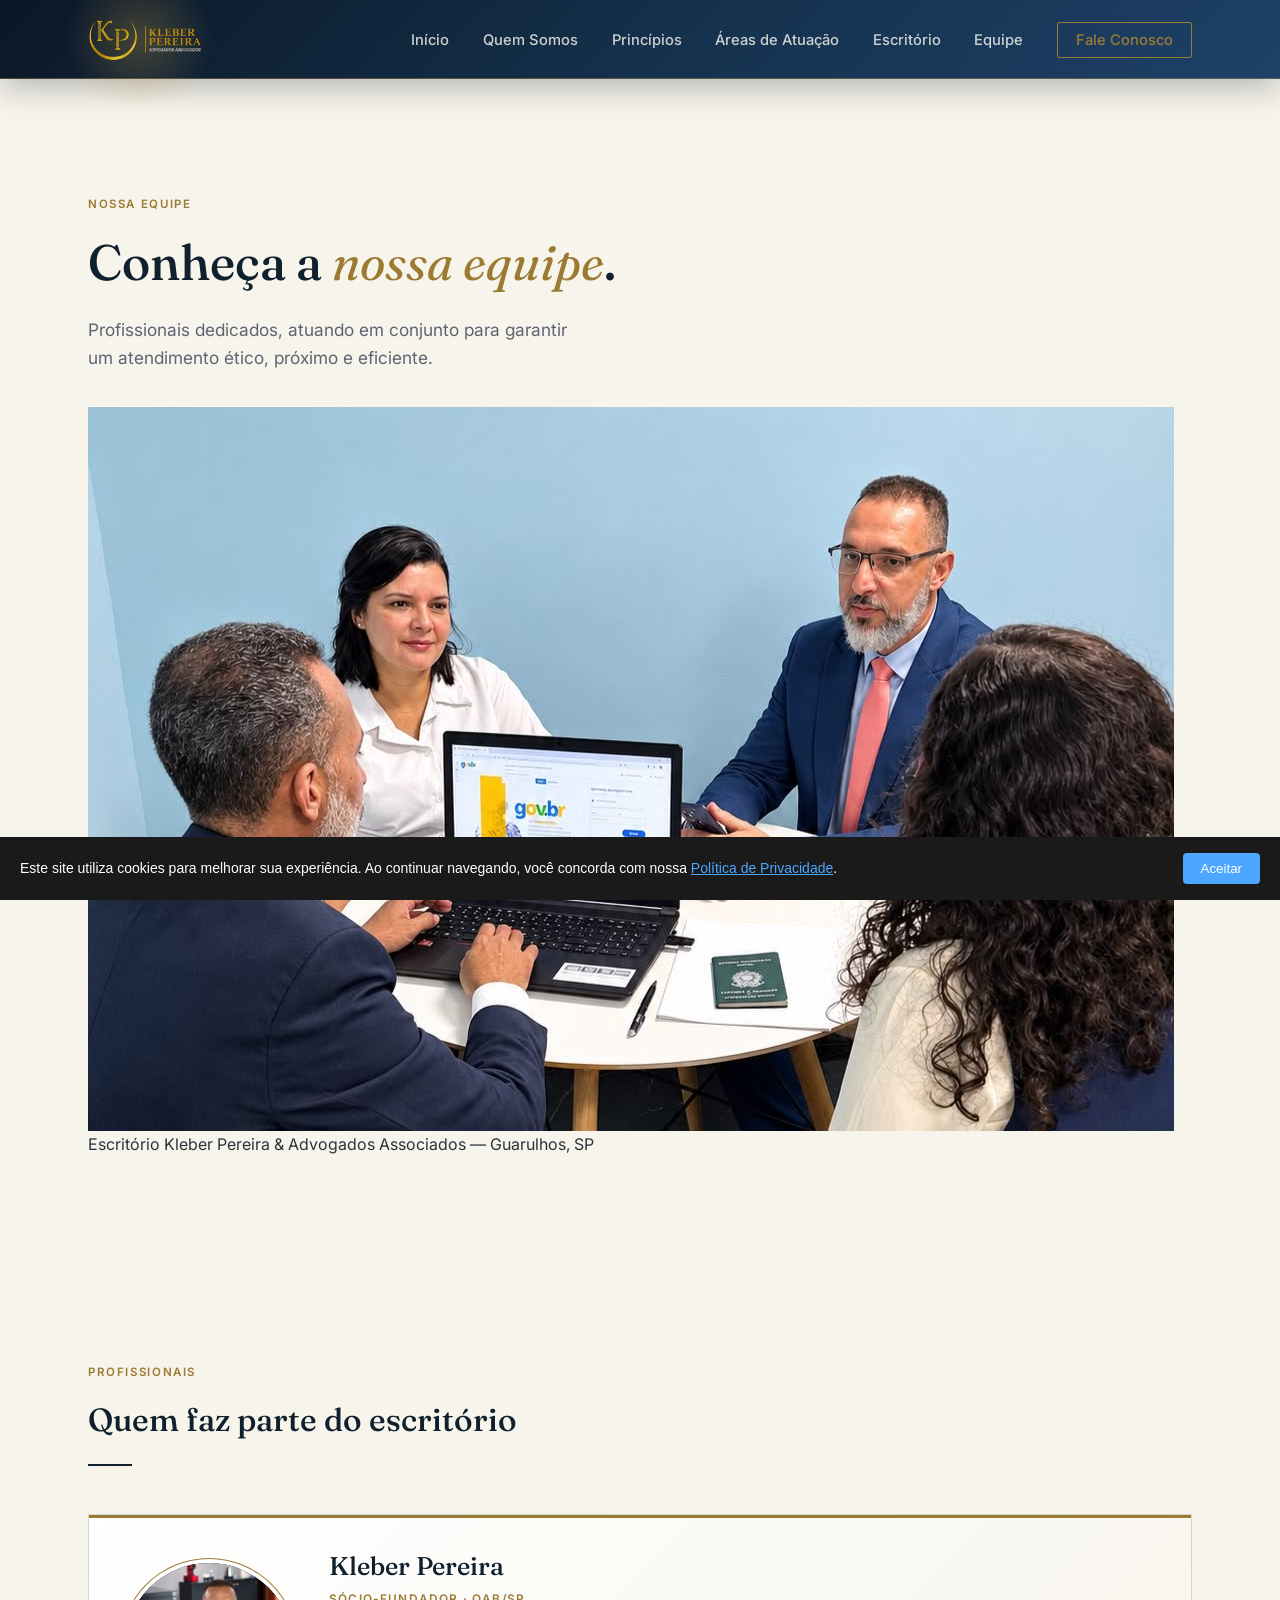
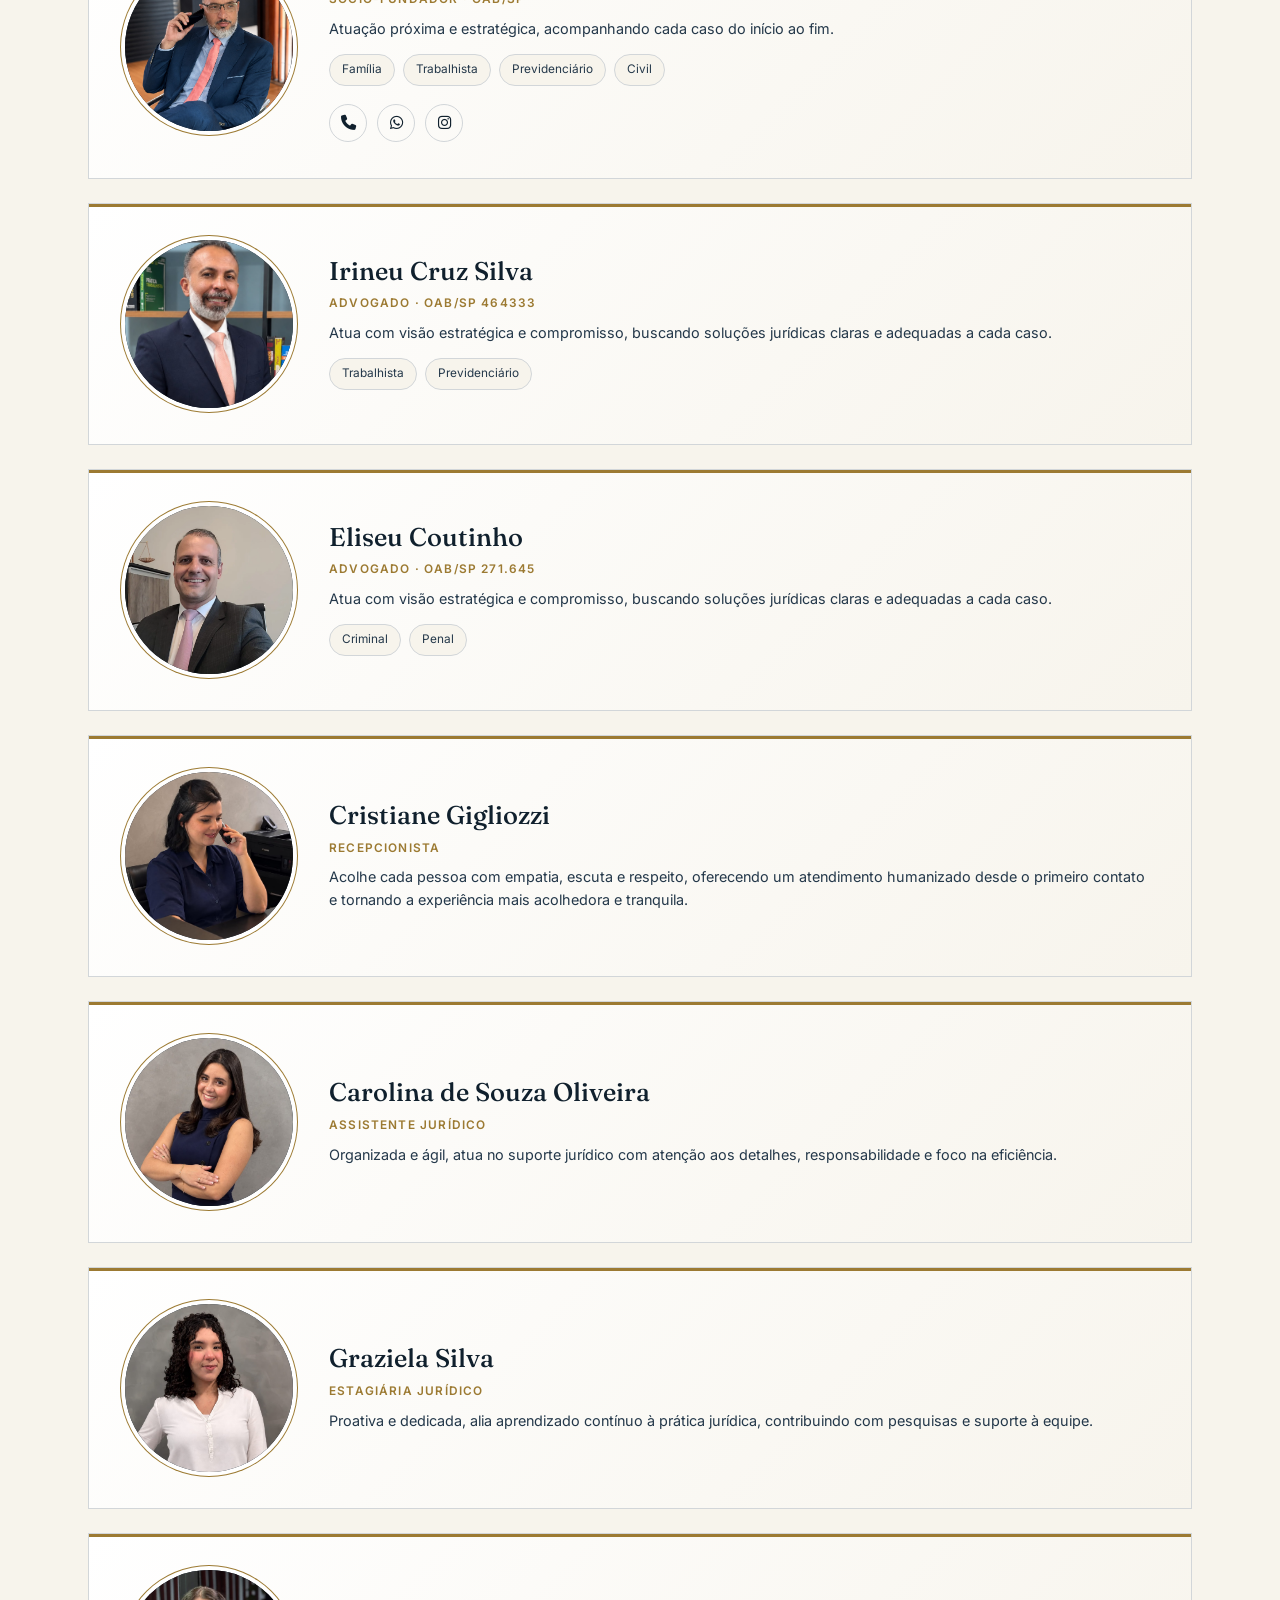
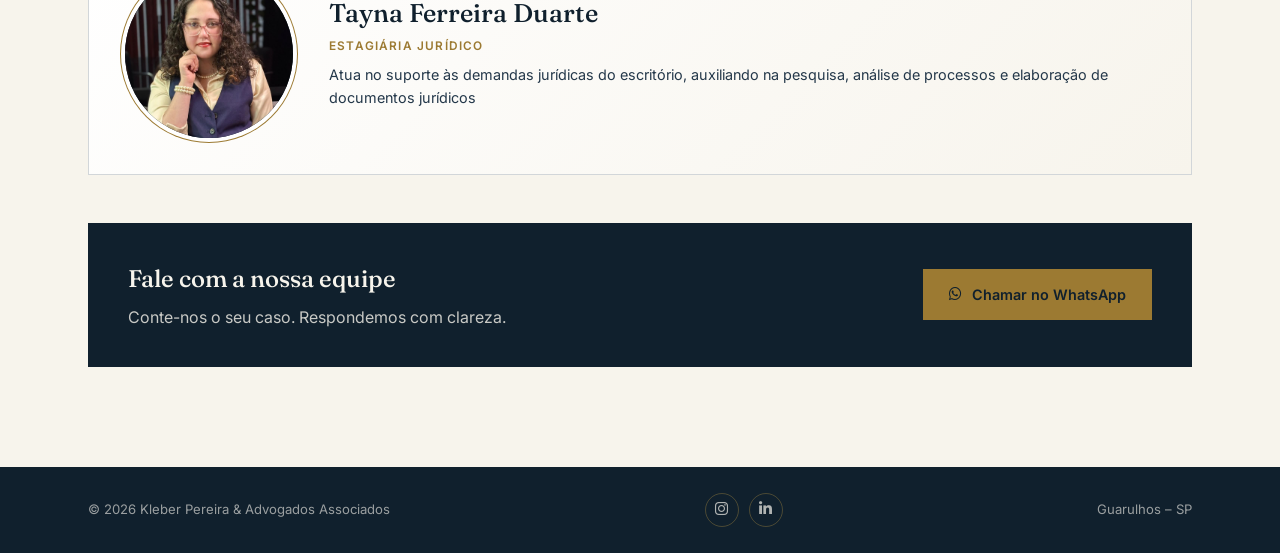
==== equipe.html @ f22eda49 "fix descricao eliseu" ====
<!DOCTYPE html>
<html lang="pt-BR">
<head>
<meta charset="UTF-8">
<meta name="viewport" content="width=device-width, initial-scale=1.0">
<title>Nossa Equipe — Kleber Pereira & Advogados Associados</title>
<meta name="description" content="Conheça os advogados do escritório Kleber Pereira & Advogados Associados, suas áreas de atuação e contatos diretos.">
<link rel="preconnect" href="https://fonts.googleapis.com">
<link href="https://fonts.googleapis.com/css2?family=Fraunces:ital,opsz,wght@0,9..144,400;0,9..144,500;0,9..144,600;1,9..144,500&family=Inter:wght@400;500;600&display=swap" rel="stylesheet">
<link rel="stylesheet" href="https://cdnjs.cloudflare.com/ajax/libs/font-awesome/6.5.2/css/all.min.css">
<link rel="stylesheet" href="style.css">
</head>
<body>

<header id="siteHeader">
  <div class="container header-row">
    <a href="index.html#home" class="brand">
      <img src="logo.png" alt="Kleber Pereira & Advogados Associados" class="brand-logo">
    </a>

    <button class="menu-btn" id="menuBtn" aria-expanded="false" aria-controls="navMenu" aria-label="Abrir menu">
      <i class="fa-solid fa-bars"></i>
    </button>

    <nav>
      <ul class="nav-menu" id="navMenu">
        <li><a href="index.html#home" class="nav-link">Início</a></li>
        <li><a href="index.html#quem-somos" class="nav-link">Quem Somos</a></li>
        <li><a href="index.html#principios" class="nav-link">Princípios</a></li>
        <li><a href="index.html#areas" class="nav-link">Áreas de Atuação</a></li>
        <li><a href="index.html#escritorio" class="nav-link">Escritório</a></li>
        <li><a href="equipe.html" class="nav-link active">Equipe</a></li>
        <li><a href="index.html#contato" class="nav-link nav-cta">Fale Conosco</a></li>
      </ul>
    </nav>
  </div>
</header>

<main>

  <section id="equipe-hero" class="hero equipe-hero">
    <div class="container">
      <div class="hero-copy fade-in equipe-hero-copy">
        <span class="eyebrow">Nossa equipe</span>
       <h1>Conheça a <em>nossa equipe</em>.</h1>
<p>Profissionais dedicados, atuando em conjunto para garantir um atendimento ético, próximo e eficiente.</p>
      </div>

      <figure class="equipe-foto fade-in">
        <img src="equipe.jpeg"
             alt="Equipe do escritório Kleber Pereira & Advogados Associados"
             loading="lazy">
        <figcaption>Escritório Kleber Pereira &amp; Advogados Associados — Guarulhos, SP</figcaption>
      </figure>
    </div>
  </section>

  <section id="equipe" class="areas equipe-section">
  <div class="container">
    <div class="section-head fade-in">
      <span class="eyebrow">Profissionais</span>
      <h2>Quem faz parte do escritório</h2>
    </div>

    <div class="equipe-grid">

      
      <article class="membro-card is-lead fade-in" id="kleber-pereira">
        <div class="membro-photo">
          <img src="kleberpereiraadv.jpeg" alt="Kleber Pereira" loading="lazy">
        </div>
        <div class="membro-info">
          <h3>Kleber Pereira</h3>
          <span class="membro-cargo">Sócio-fundador · OAB/SP</span>
          <p class="membro-desc">Atuação próxima e estratégica, acompanhando cada caso do início ao fim.</p>
          <ul class="membro-tags">
            <li>Família</li>
            <li>Trabalhista</li>
            <li>Previdenciário</li>
            <li>Civil</li>
          </ul>
          <div class="membro-social">
            <a href="tel:+5511949635787" aria-label="Ligar"><i class="fas fa-phone"></i></a>
            <a href="https://wa.me/5511949635787" target="_blank" rel="noopener noreferrer" aria-label="WhatsApp"><i class="fab fa-whatsapp"></i></a>
            <a href="https://www.instagram.com/kleberpereiraadv_associados/" target="_blank" rel="noopener noreferrer" aria-label="Instagram"><i class="fab fa-instagram"></i></a>
          </div>
        </div>
      </article>

      <article class="membro-card is-lead fade-in" id="IrineuCruz">
        <div class="membro-photo">
          <img src="irineucruzadv.jpeg" alt="Irineu Cruz advogado" loading="lazy">
        </div>
        <div class="membro-info">
          <h3>Irineu Cruz Silva</h3>
          <span class="membro-cargo">Advogado · OAB/SP 464333</span>
          <p class="membro-desc">Atua com visão estratégica e compromisso, buscando soluções jurídicas claras e adequadas a cada caso.</p>
          <ul class="membro-tags">
            <li>Trabalhista</li>
            <li>Previdenciário</li>
          </ul>
        </div>
      </article>

       <article class="membro-card is-lead fade-in" id="Eliseu">
        <div class="membro-photo">
          <img src="Eliseu.jpeg" alt="Eliseu" loading="lazy">
        </div>
        <div class="membro-info">
          <h3>Eliseu Coutinho </h3>
          <span class="membro-cargo">Advogado · OAB/SP 271.645</span>
          <p class="membro-desc">Atua com visão estratégica e compromisso, buscando soluções jurídicas claras e adequadas a cada caso.</p>
          <ul class="membro-tags">
            <li>Criminal</li>
            <li>Penal</li>
          </ul>
        </div>
      </article>


      <article class="membro-card is-lead fade-in" id="Cristiane">
        <div class="membro-photo">
          <img src="Cristiane.jpeg" alt="Cristiane Gigliozzi" loading="lazy">
        </div>
        <div class="membro-info">
          <h3>Cristiane Gigliozzi</h3>
          <span class="membro-cargo">Recepcionista</span>
          <p class="membro-desc">Acolhe cada pessoa com empatia, escuta e respeito, oferecendo um atendimento humanizado desde o primeiro contato e tornando a experiência mais acolhedora e tranquila.</p>
        </div>
      </article>
      
 <article class="membro-card is-lead fade-in" id="CarolinadeSouza">
        <div class="membro-photo">
          <img src="Carolina.jpeg" alt="Carolina de Souza Oliveira" loading="lazy">
        </div>
        <div class="membro-info">
          <h3>Carolina de Souza Oliveira</h3>
          <span class="membro-cargo">Assistente Jurídico</span>
          <p class="membro-desc">Organizada e ágil, atua no suporte jurídico com atenção aos detalhes, responsabilidade e foco na eficiência.</p>
        </div>
      </article>
      

<article class="membro-card is-lead fade-in" id="GrazielaSilva">
        <div class="membro-photo">
          <img src="Graziela.jpeg" alt="Graziela Silva" loading="lazy">
        </div>
        <div class="membro-info">
          <h3>Graziela Silva</h3>
          <span class="membro-cargo">Estagiária Jurídico</span>
          <p class="membro-desc">Proativa e dedicada, alia aprendizado contínuo à prática jurídica, contribuindo com pesquisas e suporte à equipe.</p>
        </div>
      </article>

      <article class="membro-card is-lead fade-in" id="GrazielaSilva">
        <div class="membro-photo">
          <img src="Tayna.jpeg" alt="Tayna Ferreira Duarte" loading="lazy">
        </div>
        <div class="membro-info">
          <h3>Tayna Ferreira Duarte</h3>
          <span class="membro-cargo">Estagiária Jurídico</span>
          <p class="membro-desc">Atua no suporte às demandas jurídicas do escritório, auxiliando na pesquisa, análise de processos e elaboração de documentos jurídicos</p>
        </div>
      </article>

      

    </div>

  
    <div class="equipe-cta fade-in">
      <div>
        <h3>Fale com a nossa equipe</h3>
        <p>Conte-nos o seu caso. Respondemos com clareza.</p>
      </div>
      <a href="https://wa.me/5511949635787" target="_blank" rel="noopener noreferrer" class="equipe-cta-btn">
        <i class="fab fa-whatsapp"></i> Chamar no WhatsApp
      </a>
    </div>
  </div>
</section>

</main>

<footer class="footer">
  <div class="container footer-row">
    <span>© 2026 Kleber Pereira & Advogados Associados</span>
    <div class="footer-social">
      <a href="https://www.instagram.com/kleberpereiraadv_associados/" target="_blank" rel="noopener noreferrer" aria-label="Instagram">
        <i class="fab fa-instagram"></i>
      </a>
      <a href="https://share.google/u75UpP3zK2xvqZgA0" target="_blank" rel="noopener noreferrer" aria-label="LinkedIn">
        <i class="fab fa-linkedin-in"></i>
      </a>
    </div>
    <span>Guarulhos – SP</span>
  </div>
</footer>

<div id="lightbox" class="lightbox">
  <button id="lightboxClose" class="lightbox-close" aria-label="Fechar">&times;</button>
  <img id="lightboxImg" class="lightbox-img" src="" alt="">
</div>

<script src="script.js"></script>

<div id="cookie-banner" style="display:none; position:fixed; bottom:0; left:0; right:0; background:#1a1a1a; color:#fff; padding:16px 20px; z-index:9999; display:flex; flex-wrap:wrap; align-items:center; justify-content:space-between; gap:12px; font-family:sans-serif; font-size:14px;">
  <span>Este site utiliza cookies para melhorar sua experiência. Ao continuar navegando, você concorda com nossa <a href="/privacidade.html" style="color:#4da6ff;">Política de Privacidade</a>.</span>
  <button id="cookie-accept" style="background:#4da6ff; color:#fff; border:none; padding:8px 18px; border-radius:4px; cursor:pointer; white-space:nowrap;">Aceitar</button>
</div>
</body>
</html>
---- style.css ----
:root {
  --ink: #10202D;
  --ink-soft: #24384A;
  --parchment: #F7F4EC;
  --panel: #FFFFFF;
  --gold: #9C7A32;
  --gold-bright: #B99544;
  --text: #2A333B;
  --text-muted: #5B6470;
  --hairline: #D2D6D9;
  --serif: 'Fraunces', Georgia, serif;
  --sans: 'Inter', sans-serif;
  --deep-grad: linear-gradient(135deg, #0A1626 0%, #14314D 55%, #1D4066 100%);
  --grain: url("data:image/svg+xml,%3Csvg xmlns='http://www.w3.org/2000/svg' width='120' height='120'%3E%3Cfilter id='n'%3E%3CfeTurbulence type='fractalNoise' baseFrequency='0.85' numOctaves='2' stitchTiles='stitch'/%3E%3C/filter%3E%3Crect width='100%25' height='100%25' filter='url(%23n)'/%3E%3C/svg%3E");
}

* { margin: 0; padding: 0; box-sizing: border-box; }

html { scroll-behavior: smooth; }

body {
  font-family: var(--sans);
  background: var(--parchment);
  color: var(--text);
  line-height: 1.65;
}

.container { max-width: 1160px; margin: 0 auto; padding: 0 28px; }

section { scroll-margin-top: 96px; }

img { max-width: 100%; display: block; }

.eyebrow {
  display: inline-block;
  font-family: var(--sans);
  font-size: 0.72rem;
  font-weight: 600;
  letter-spacing: 0.14em;
  text-transform: uppercase;
  color: var(--gold);
}

h1, h2, h3 { font-family: var(--serif); color: var(--ink); font-weight: 500; }

/* ============================================
   HEADER
   ============================================ */
header {
  position: sticky;
  top: 0;
  z-index: 100;
  background: var(--deep-grad);
  border-bottom: 1px solid rgba(184, 149, 68, 0.4);
  box-shadow: 0 10px 30px rgba(6, 14, 24, 0.25);
}

header::after {
  content: '';
  position: absolute;
  inset: 0;
  background-image: var(--grain);
  opacity: 0.05;
  mix-blend-mode: overlay;
  pointer-events: none;
}

.header-row {
  position: relative;
  display: flex;
  align-items: center;
  justify-content: space-between;
  padding: 16px 28px;
}

.brand {
  position: relative;
  display: flex;
  align-items: center;
  text-decoration: none;
}

.brand::before {
  content: '';
  position: absolute;
  left: -24px;
  top: 50%;
  width: 150px;
  height: 150px;
  transform: translateY(-50%);
  background: radial-gradient(circle, rgba(184, 149, 68, 0.32), transparent 70%);
  filter: blur(4px);
  z-index: -1;
}

.brand-logo {
  height: 46px;
  width: auto;
}

.menu-btn {
  display: none;
  background: none;
  border: none;
  font-size: 1.3rem;
  color: var(--parchment);
  cursor: pointer;
}

.nav-menu {
  display: flex;
  align-items: center;
  gap: 2.1rem;
  list-style: none;
}

.nav-link {
  font-size: 0.92rem;
  font-weight: 500;
  color: rgba(247, 244, 236, 0.82);
  text-decoration: none;
  transition: color 0.25s ease;
}

.nav-link:hover, .nav-link.active { color: var(--gold); }

.nav-cta {
  border: 1px solid var(--gold);
  padding: 8px 18px;
  border-radius: 2px;
  color: var(--gold) !important;
}

.nav-cta:hover { background: var(--gold); color: var(--panel) !important; }

/* ============================================
   HERO
   ============================================ */
.hero { padding: 110px 0 100px; }

.hero-grid {
  display: grid;
  grid-template-columns: 1.1fr 0.9fr;
  gap: 64px;
  align-items: center;
}

.hero-copy h1 {
  font-size: clamp(2.1rem, 4vw, 3.1rem);
  line-height: 1.18;
  margin: 18px 0 24px;
}

.hero-copy h1 em { font-style: italic; color: var(--gold); font-weight: 400; }

.hero-copy p {
  color: var(--text-muted);
  font-size: 1.08rem;
  max-width: 46ch;
  margin-bottom: 34px;
}

.hero-actions { display: flex; gap: 16px; flex-wrap: wrap; }

.btn-primary {
  background: var(--ink);
  color: var(--parchment);
  text-decoration: none;
  padding: 15px 30px;
  font-weight: 500;
  font-size: 0.95rem;
  border-radius: 2px;
  transition: background 0.25s ease;
}

.btn-primary:hover { background: var(--gold); }

.btn-ghost {
  color: var(--ink);
  text-decoration: none;
  padding: 15px 6px;
  font-weight: 500;
  font-size: 0.95rem;
  border-bottom: 1px solid var(--ink);
  transition: color 0.25s ease, border-color 0.25s ease;
}

.btn-ghost:hover { color: var(--gold); border-color: var(--gold); }

.hero-panel { position: relative; }

.panel-frame {
  aspect-ratio: 4 / 5;
  background: var(--ink);
  border: 1px solid var(--gold);
  outline: 1px solid var(--hairline);
  outline-offset: 10px;
  overflow: hidden;
}

.panel-frame img {
  width: 100%;
  height: 100%;
  object-fit: cover;
  object-position: top center;
}

.panel-tag {
  position: absolute;
  bottom: -18px;
  left: -18px;
  background: var(--panel);
  border: 1px solid var(--hairline);
  padding: 16px 20px;
  max-width: 220px;
  box-shadow: 0 12px 30px rgba(16,32,45,0.12);
}

.panel-tag strong { display: block; font-family: var(--serif); color: var(--ink); font-size: 1rem; }
.panel-tag span { font-size: 0.8rem; color: var(--text-muted); }

/* ============================================
   QUEM SOMOS
   ============================================ */
.quem-somos { padding: 90px 0; background: var(--panel); border-top: 1px solid var(--hairline); border-bottom: 1px solid var(--hairline); }

.split { display: grid; grid-template-columns: 0.7fr 2fr; gap: 56px; }

.rule-gold { width: 44px; height: 2px; background: var(--gold); margin-top: 16px; }

.split-body .lead { font-size: 1.2rem; color: var(--ink-soft); font-family: var(--serif); font-weight: 400; margin-bottom: 20px; }

.split-body p { color: var(--text-muted); margin-bottom: 16px; max-width: 62ch; }

/* ============================================
   PRINCÍPIOS (Missão, Visão e Valores)
   ============================================ */
.principios {
  position: relative;
  background: var(--deep-grad);
  padding: 110px 0;
  overflow: hidden;
}

.valores-lista {
  margin-top: 56px;
  display: flex;
  flex-direction: column;
  gap: 14px;
}

.acordeao {
  border: 1px solid rgba(184, 149, 68, 0.3);
  border-radius: 4px;
  overflow: hidden;
  background: rgba(247, 244, 236, 0.04); /* leve tingimento claro sobre o fundo escuro */
}

.acordeao summary {
  list-style: none;
  cursor: pointer;
  padding: 20px 26px;
  display: flex;
  align-items: center;
  justify-content: space-between;
  font-family: var(--serif);
  font-style: italic;
  font-size: 1.15rem;
  color: #ffffff;
  transition: background 0.25s ease;
}


.acordeao summary::-webkit-details-marker {
  display: none;
}

.acordeao summary::after {
  content: '+';
  font-family: sans-serif;
  font-style: normal;
  font-size: 1.4rem;
  color: var(--gold-bright);
  transition: transform 0.25s ease;
  margin-left: 16px;
  flex-shrink: 0;
}

.acordeao[open] summary::after {
  content: '−';
}

.acordeao summary:hover {
  background: rgba(184, 149, 68, 0.08);
}

.acordeao .conteudo {
  padding: 0 26px 24px 26px;
  color: rgba(247, 244, 236, 0.78);
  font-size: 1.02rem;
  line-height: 1.7;
  max-width: 60ch;
}

@media (max-width: 720px) {
  .valores-lista { margin-top: 38px; gap: 10px; }
  .acordeao summary { padding: 16px 20px; font-size: 1.05rem; }
  .acordeao .conteudo { padding: 0 20px 20px 20px; }
}
.principios::after {
  content: '';
  position: absolute;
  inset: 0;
  background-image: var(--grain);
  opacity: 0.05;
  mix-blend-mode: overlay;
  pointer-events: none;
}

.principios .container { position: relative; }

.principios .eyebrow { color: var(--gold-bright); }

.principios .section-head h2 {
  color: var(--parchment);
  font-size: 1.9rem;
  max-width: 22ch;
}

.principios .section-head::after { background: rgba(184, 149, 68, 0.5); }

.principios-grid {
  display: grid;
  grid-template-columns: repeat(3, 1fr);
  gap: 56px;
  margin-top: 56px;
}

.principio {
  padding-left: 30px;
  border-left: 1px solid rgba(184, 149, 68, 0.3);
}

.principio:first-child { border-left: none; padding-left: 0; }

.principio-num {
  display: block;
  font-family: var(--serif);
  font-style: italic;
  font-size: 1.15rem;
  color: var(--gold-bright);
  margin-bottom: 14px;
}

.principio p {
  color: rgba(247, 244, 236, 0.78);
  font-size: 1.02rem;
  line-height: 1.7;
  max-width: 34ch;
}

@media (max-width: 720px) {
  .principios { padding: 80px 0; }
  .principios-grid { grid-template-columns: 1fr; gap: 34px; margin-top: 38px; }
  .principio {
    border-left: none;
    padding-left: 0;
    padding-top: 26px;
    border-top: 1px solid rgba(184, 149, 68, 0.3);
  }
  .principio:first-child { border-top: none; padding-top: 0; }
}

/* ============================================
   ÁREAS DE ATUAÇÃO
   ============================================ */
.areas { padding: 100px 0; }

.section-head { margin-bottom: 48px; }

.section-head h2 { font-size: 2rem; margin-top: 10px; }

.section-head::after {
  content: '';
  display: block;
  width: 44px;
  height: 2px;
  background: var(--ink);
  margin-top: 18px;
}

.areas-list { border-top: 1px solid var(--hairline); }

.area-row {
  display: grid;
  grid-template-columns: 150px 260px 1fr;
  align-items: baseline;
  gap: 24px;
  padding: 26px 4px;
  border-bottom: 1px solid var(--hairline);
  transition: padding-left 0.35s ease, border-color 0.35s ease;
  /* .area-row agora é um <a>: remove sublinhado/cor de link padrão */
  text-decoration: none;
  color: inherit;
  cursor: pointer;
}

.area-row:hover {
  padding-left: 16px;
  border-bottom-color: var(--gold);
}

.area-index {
  font-family: var(--serif);
  font-style: italic;
  font-size: 0.8rem;
  letter-spacing: 0.02em;
  color: var(--gold);
  white-space: nowrap;
}

.area-name {
  font-size: 1.15rem;
  font-weight: 500;
  color: var(--ink);
  transition: color 0.3s ease;
}

.area-row:hover .area-name { color: var(--gold); }

.area-desc {
  color: var(--text-muted);
  font-size: 0.92rem;
  opacity: 0.55;
  max-width: 46ch;
  transition: opacity 0.35s ease;
}

.area-row:hover .area-desc { opacity: 1; }

.areas-more { margin-top: 28px; color: var(--text-muted); font-size: 0.92rem; }

.areas-more a { color: var(--gold); text-decoration: none; border-bottom: 1px solid var(--gold); }

@media (max-width: 720px) {
  .area-row {
    grid-template-columns: 1fr;
    gap: 6px;
    padding: 22px 4px;
  }
  .area-row:hover { padding-left: 4px; }
  .area-desc { opacity: 0.75; max-width: none; }
}

/* ============================================
   ESCRITÓRIO
   ============================================ */
.escritorio { padding: 100px 0; background: var(--panel); border-top: 1px solid var(--hairline); }

.escritorio-grid {
  display: grid;
  grid-template-columns: 1.3fr 1fr 1fr;
  grid-template-rows: repeat(2, 140px);
  gap: 18px;
}

.escritorio-frame {
  background: var(--ink);
  border: 1px solid var(--ink-soft);
  overflow: hidden;
}

.escritorio-frame img {
  width: 100%;
  height: 100%;
  object-fit: cover;
  display: block;
  transition: transform 0.5s ease;
}

.escritorio-frame:hover img { transform: scale(1.04); }

.escritorio-frame.tall { grid-row: span 2; }

/* ============================================
   LIGHTBOX
   ============================================ */
.escritorio-frame img { cursor: zoom-in; }

.lightbox {
  position: fixed;
  inset: 0;
  background: rgba(0, 0, 0, 0.9);
  display: flex;
  align-items: center;
  justify-content: center;
  opacity: 0;
  visibility: hidden;
  transition: opacity 0.3s ease;
  z-index: 1000;
  padding: 40px 20px;
}

.lightbox.active {
  opacity: 1;
  visibility: visible;
}

.lightbox-img {
  max-width: 90vw;
  max-height: 85vh;
  width: auto;
  height: auto;
  object-fit: contain;
  transform: scale(0.95);
  transition: transform 0.3s ease;
  box-shadow: 0 20px 60px rgba(0, 0, 0, 0.5);
}

.lightbox.active .lightbox-img {
  transform: scale(1);
}

.lightbox-close {
  position: fixed;
  top: 20px;
  right: 30px;
  background: transparent;
  border: none;
  color: #fff;
  font-size: 2.5rem;
  line-height: 1;
  cursor: pointer;
  z-index: 1001;
  transition: opacity 0.2s ease;
}

.lightbox-close:hover { opacity: 0.6; }

@media (max-width: 640px) {
  .lightbox-close {
    top: 14px;
    right: 16px;
    font-size: 2rem;
  }
}

/* ============================================
   CONTATO
   ============================================ */
.contato { padding: 100px 0; }

.contato h2 { font-size: 1.9rem; margin: 12px 0 32px; max-width: 16ch; }

.contato-grid { display: grid; grid-template-columns: 1.2fr 1fr; gap: 60px; align-items: start; }

.contato-list { list-style: none; }

.contato-list li {
  display: flex;
  gap: 14px;
  padding: 16px 0;
  border-bottom: 1px solid var(--hairline);
  color: var(--text-muted);
  font-size: 0.96rem;
}

.contato-list i { color: var(--ink-soft); width: 18px; margin-top: 3px; }

.contato-actions { display: flex; flex-direction: column; gap: 16px; }

.contato-card {
  display: flex;
  align-items: center;
  gap: 16px;
  padding: 22px 24px;
  border: 1px solid var(--ink-soft);
  background: var(--panel);
  text-decoration: none;
  color: var(--ink);
  transition: border-color 0.25s ease, transform 0.25s ease;
}

.contato-card:hover { border-color: var(--gold); transform: translateY(-2px); }

.contato-card i { font-size: 1.4rem; color: var(--ink-soft); }

.contato-card small { color: var(--text-muted); font-weight: 400; }

/* ============================================
   FOOTER
   ============================================ */
.footer { background: var(--ink); color: rgba(247,244,236,0.6); padding: 26px 0; font-size: 0.82rem; }

.footer-row {
  display: flex;
  align-items: center;
  justify-content: space-between;
  flex-wrap: wrap;
  gap: 16px;
}

.footer-social {
  display: flex;
  gap: 10px;
}

.footer-social a {
  display: flex;
  align-items: center;
  justify-content: center;
  width: 34px;
  height: 34px;
  border: 1px solid rgba(184, 149, 68, 0.35);
  border-radius: 50%;
  color: rgba(247, 244, 236, 0.7);
  font-size: 0.92rem;
  text-decoration: none;
  transition: border-color 0.25s ease, background 0.25s ease, color 0.25s ease;
}

.footer-social a:hover {
  border-color: var(--gold);
  background: var(--gold);
  color: var(--ink);
}

@media (max-width: 560px) {
  .footer-row {
    flex-direction: column;
    text-align: center;
    gap: 12px;
  }
}

/* ============================================
   FADE-IN ON SCROLL
   ============================================ */
.fade-in { opacity: 0; transform: translateY(16px); transition: opacity 0.6s ease, transform 0.6s ease; }
.fade-in.is-visible { opacity: 1; transform: translateY(0); }

@media (prefers-reduced-motion: reduce) {
  .fade-in { opacity: 1; transform: none; transition: none; }
  html { scroll-behavior: auto; }
}
/* ============================================
   EQUIPE: CARDS
   ============================================ */
.equipe-grid {
  display: grid;
  grid-template-columns: repeat(2, minmax(0, 1fr));
  gap: 24px;
}

.membro-card {
  position: relative;
  display: flex;
  align-items: center;
  gap: 26px;
  padding: 28px;
  background: var(--panel);
  border: 1px solid var(--hairline);
  overflow: hidden;
  transition: transform 0.35s ease, border-color 0.3s ease, box-shadow 0.35s ease;
  scroll-margin-top: 120px;
}

/* Linha dourada que "desenha" no topo ao passar o mouse */
.membro-card::before {
  content: "";
  position: absolute;
  top: 0; left: 0;
  width: 100%; height: 3px;
  background: var(--gold);
  transform: scaleX(0);
  transform-origin: left;
  transition: transform 0.45s ease;
}

.membro-card:hover {
  transform: translateY(-4px);
  border-color: var(--gold);
  box-shadow: 0 20px 40px rgba(16, 32, 45, 0.12);
}
.membro-card:hover::before { transform: scaleX(1); }

/* Destaque: ocupa a linha toda */
.membro-card.is-lead {
  grid-column: 1 / -1;
  padding: 36px;
  gap: 36px;
  background: linear-gradient(135deg, var(--panel) 0%, var(--parchment) 100%);
}
.membro-card.is-lead::before { transform: scaleX(1); }

/* Foto redonda com anel dourado */
.membro-photo {
  flex: 0 0 auto;
  width: 120px;
  height: 120px;
  border-radius: 50%;
  background: var(--ink);
  overflow: hidden;
  box-shadow: 0 0 0 4px var(--panel), 0 0 0 5px var(--gold);
  transition: box-shadow 0.35s ease;
}
.membro-card:hover .membro-photo {
  box-shadow: 0 0 0 4px var(--panel), 0 0 0 7px var(--gold);
}
.is-lead .membro-photo { width: 168px; height: 168px; }

.membro-photo img {
  width: 100%;
  height: 100%;
  object-fit: cover;
  object-position: top center;
  transition: transform 0.5s ease;
}
.membro-card:hover .membro-photo img { transform: scale(1.06); }

/* Sem foto: iniciais */
.membro-initials {
  display: flex;
  align-items: center;
  justify-content: center;
  color: var(--gold);
  font-size: 1.9rem;
  font-weight: 600;
  letter-spacing: 0.04em;
}
.is-lead .membro-initials { font-size: 2.6rem; }

/* Textos */
.membro-info {
  flex: 1 1 auto;
  min-width: 0;
  display: flex;
  flex-direction: column;
  gap: 8px;
}

.membro-info h3 { font-size: 1.25rem; line-height: 1.2; }
.is-lead .membro-info h3 { font-size: 1.6rem; }

.membro-cargo {
  display: block;
  font-size: 0.74rem;
  color: var(--gold);
  font-weight: 600;
  letter-spacing: 0.1em;
  text-transform: uppercase;
}

.membro-desc {
  font-size: 0.9rem;
  line-height: 1.55;
  color: var(--ink-soft);
}

/* Tags (só no destaque) */
.membro-tags {
  list-style: none;
  display: flex;
  flex-wrap: wrap;
  gap: 8px;
  margin: 6px 0 2px;
}
.membro-tags li {
  font-size: 0.74rem;
  color: var(--ink-soft);
  background: var(--parchment);
  border: 1px solid var(--hairline);
  padding: 5px 12px;
  border-radius: 999px;
}

/* Ícones de contato redondos */
.membro-social {
  display: flex;
  gap: 10px;
  margin-top: 8px;
}
.membro-social a {
  width: 38px;
  height: 38px;
  display: inline-flex;
  align-items: center;
  justify-content: center;
  border-radius: 50%;
  border: 1px solid var(--hairline);
  color: var(--ink);
  text-decoration: none;
  font-size: 0.95rem;
  transition: background 0.25s ease, color 0.25s ease, border-color 0.25s ease, transform 0.25s ease;
}
.membro-social a:hover {
  background: var(--gold);
  border-color: var(--gold);
  color: #fff;
  transform: translateY(-2px);
}

/* Chamada final */
.equipe-cta {
  margin-top: 48px;
  padding: 36px 40px;
  background: var(--ink);
  color: var(--parchment);
  display: flex;
  align-items: center;
  justify-content: space-between;
  gap: 24px;
  flex-wrap: wrap;
}
.equipe-cta h3 { color: var(--parchment); font-size: 1.5rem; margin-bottom: 6px; }
.equipe-cta p { opacity: 0.8; max-width: 44ch; }

.equipe-cta-btn {
  display: inline-flex;
  align-items: center;
  gap: 10px;
  padding: 14px 26px;
  background: var(--gold);
  color: var(--ink);
  font-weight: 600;
  font-size: 0.9rem;
  text-decoration: none;
  transition: transform 0.25s ease, box-shadow 0.25s ease;
}
.equipe-cta-btn:hover {
  transform: translateY(-2px);
  box-shadow: 0 10px 24px rgba(0, 0, 0, 0.3);
}

/* Tablet e celular */
@media (max-width: 860px) {
  .equipe-grid { grid-template-columns: 1fr; }
}

@media (max-width: 560px) {
  .membro-card,
  .membro-card.is-lead {
    flex-direction: column;
    text-align: center;
    padding: 28px 22px;
    gap: 20px;
  }
  .membro-photo { width: 110px; height: 110px; }
  .is-lead .membro-photo { width: 140px; height: 140px; }
  .membro-tags,
  .membro-social { justify-content: center; }
  .equipe-cta { padding: 28px 22px; text-align: center; justify-content: center; }
  .equipe-cta-btn { width: 100%; justify-content: center; }
}

@media (prefers-reduced-motion: reduce) {
  .membro-card, .membro-photo, .membro-photo img,
  .membro-social a, .equipe-cta-btn { transition: none; }
  .membro-card:hover { transform: none; }
}
/* ============================================
   RESPONSIVE
   ============================================ */
@media (max-width: 960px) {
  .hero-grid, .split, .contato-grid { grid-template-columns: 1fr; }
  .hero-panel { order: -1; max-width: 340px; }
  .escritorio-grid { grid-template-columns: 1fr 1fr; grid-template-rows: 140px 140px 140px; }
  .escritorio-frame.tall { grid-row: span 1; grid-column: span 2; }
}

@media (max-width: 720px) {
  .menu-btn { display: block; }
  .nav-menu {
    position: fixed;
    top: 0; right: -300px;
    width: 280px; height: 100vh;
    background: var(--ink);
    flex-direction: column;
    align-items: flex-start;
    padding: 100px 30px;
    gap: 26px;
    transition: right 0.3s ease;
  }
  .nav-menu.show { right: 0; }
  .nav-menu .nav-link { color: var(--parchment); }
  .nav-cta { border-color: var(--gold); }
  .areas-more { font-size: 0.88rem; }
  .hero { padding: 70px 0 60px; }
}
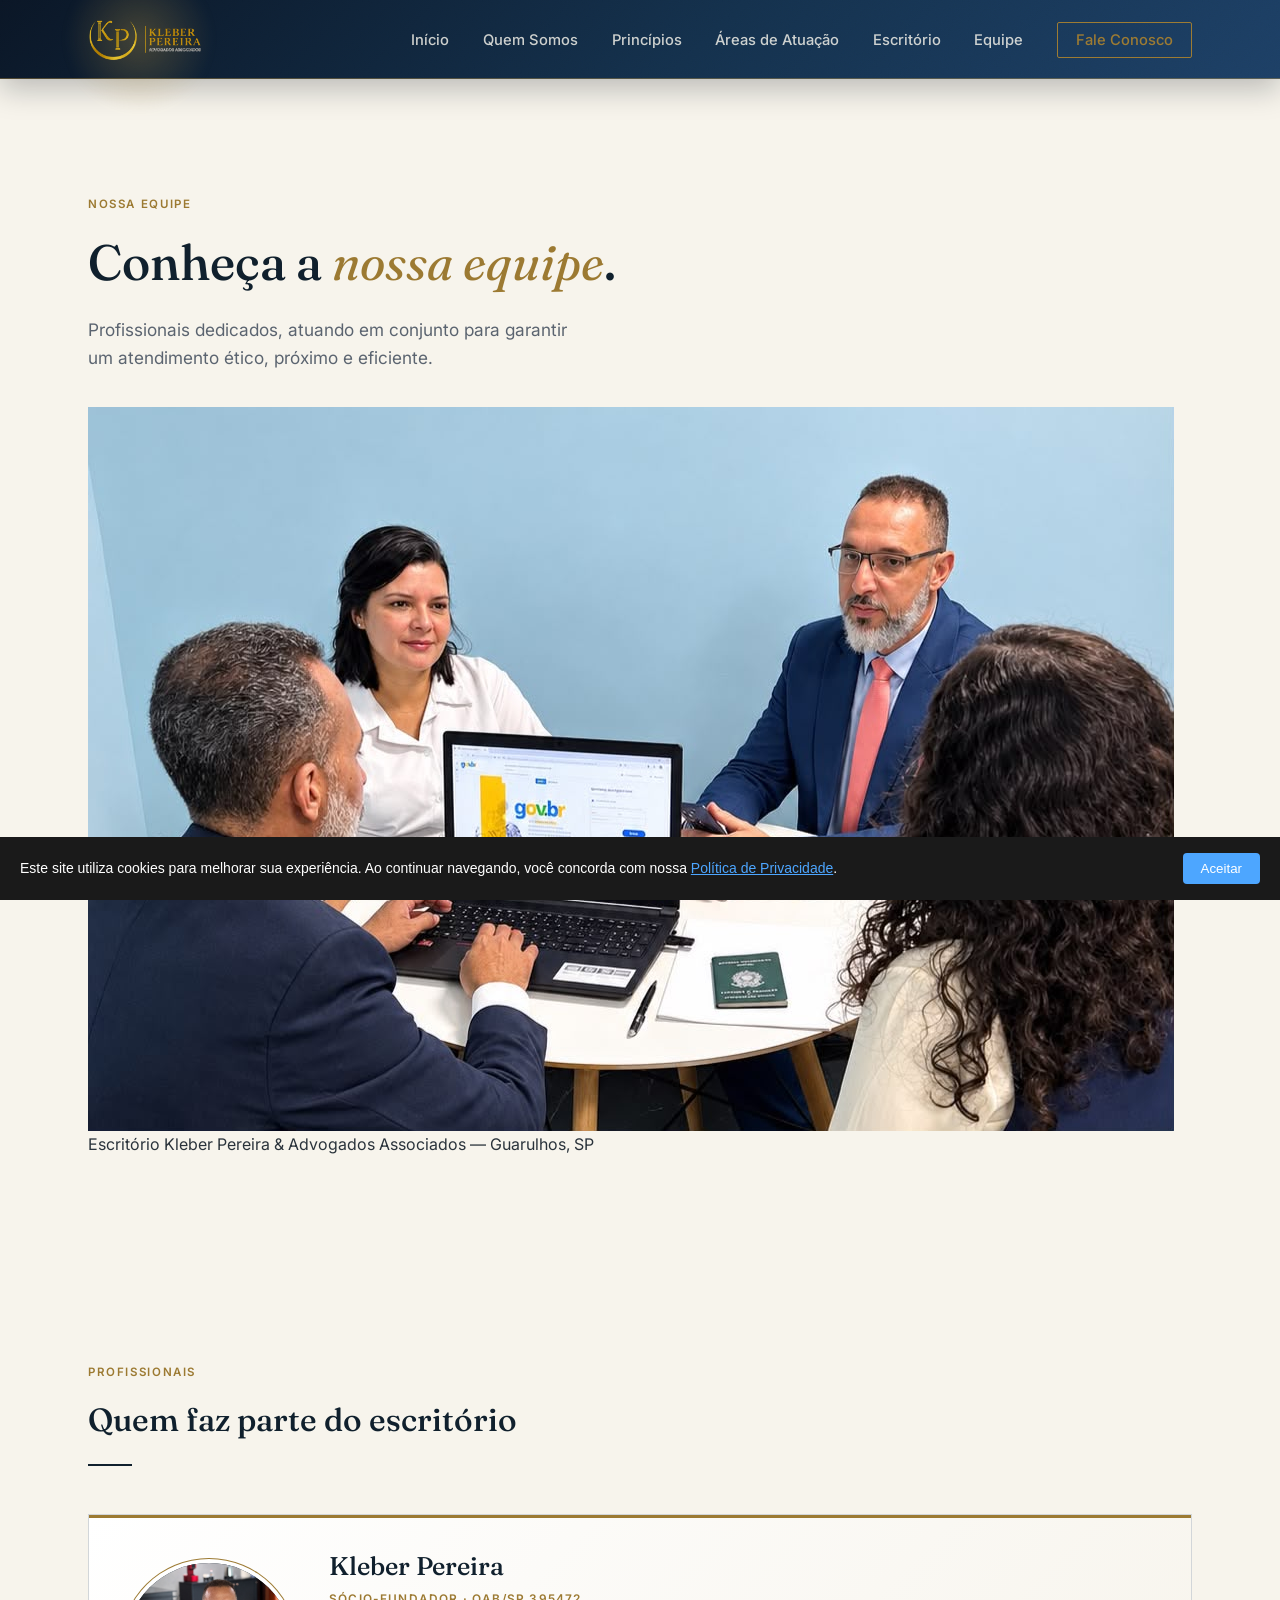
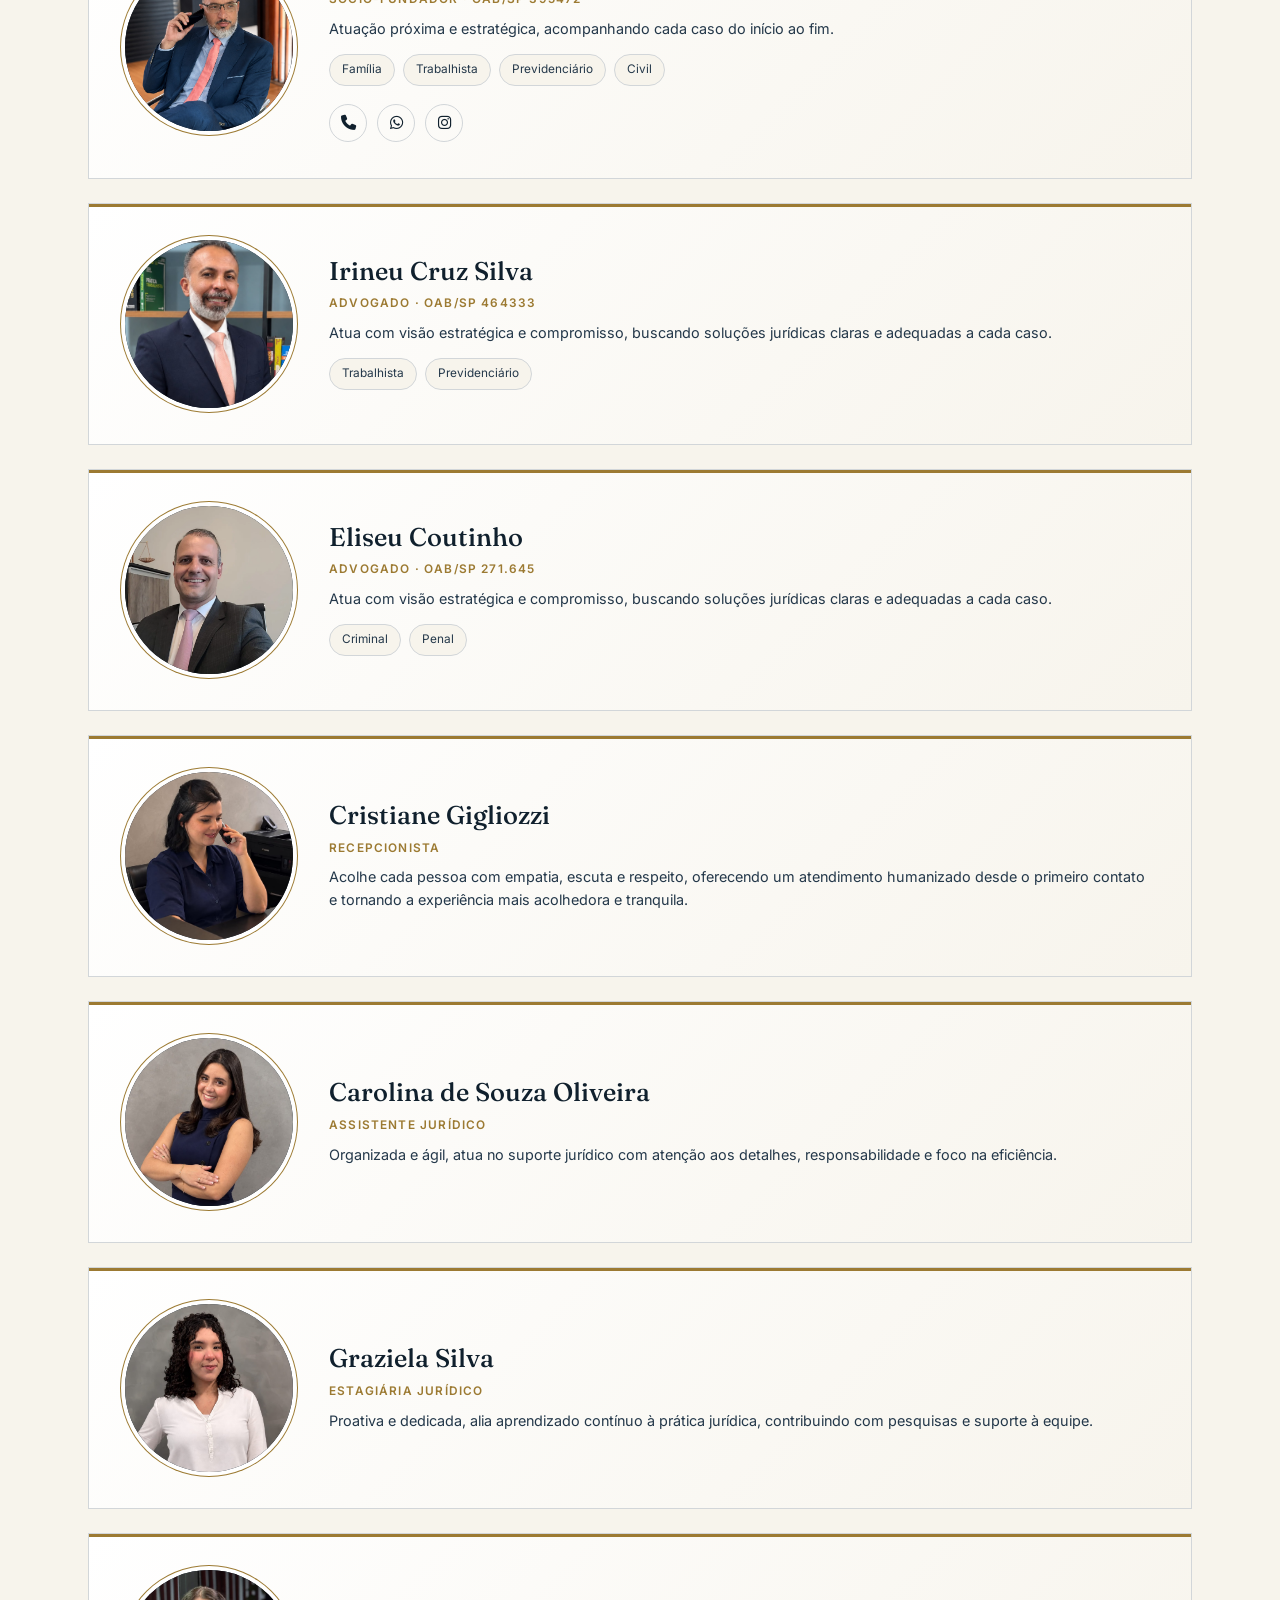
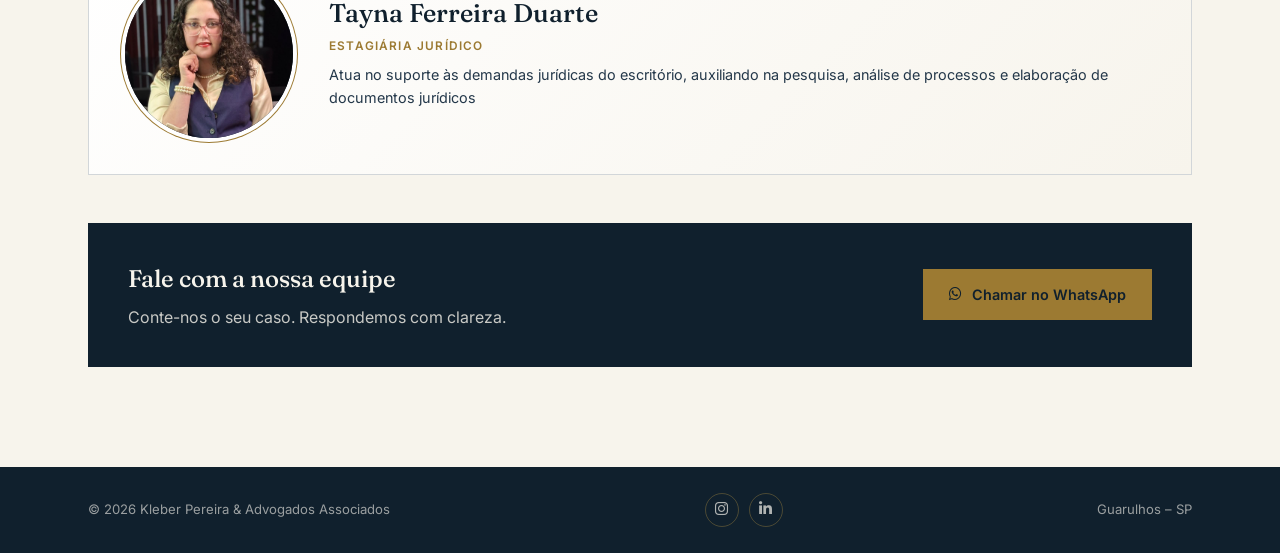
==== commit 380a7406: "OAB updated" ====
--- a/equipe.html
+++ b/equipe.html
@@ -65,13 +65,13 @@
     <div class="equipe-grid">
 
       
-      <article class="membro-card is-lead fade-in" id="kleber-pereira">
+      <article class="membro-card is-lead fade-in" id="kleber-pereira" data-areas="civil familia">
         <div class="membro-photo">
           <img src="kleberpereiraadv.jpeg" alt="Kleber Pereira" loading="lazy">
         </div>
         <div class="membro-info">
           <h3>Kleber Pereira</h3>
-          <span class="membro-cargo">Sócio-fundador · OAB/SP</span>
+          <span class="membro-cargo">Sócio-fundador · OAB/SP 395472</span>
           <p class="membro-desc">Atuação próxima e estratégica, acompanhando cada caso do início ao fim.</p>
           <ul class="membro-tags">
             <li>Família</li>
@@ -87,7 +87,7 @@
         </div>
       </article>
 
-      <article class="membro-card is-lead fade-in" id="IrineuCruz">
+     <article class="membro-card is-lead fade-in" id="IrineuCruz" data-areas="trabalhista previdenciario">
         <div class="membro-photo">
           <img src="irineucruzadv.jpeg" alt="Irineu Cruz advogado" loading="lazy">
         </div>
@@ -102,7 +102,7 @@
         </div>
       </article>
 
-       <article class="membro-card is-lead fade-in" id="Eliseu">
+       <article class="membro-card is-lead fade-in" id="Eliseu" data-areas="criminal">
         <div class="membro-photo">
           <img src="Eliseu.jpeg" alt="Eliseu" loading="lazy">
         </div>
@@ -208,5 +208,32 @@
   <span>Este site utiliza cookies para melhorar sua experiência. Ao continuar navegando, você concorda com nossa <a href="/privacidade.html" style="color:#4da6ff;">Política de Privacidade</a>.</span>
   <button id="cookie-accept" style="background:#4da6ff; color:#fff; border:none; padding:8px 18px; border-radius:4px; cursor:pointer; white-space:nowrap;">Aceitar</button>
 </div>
+
+<script>
+window.addEventListener("load", function () {
+  var area = new URLSearchParams(window.location.search).get("area");
+  if (!area) return;
+
+  var alvo = area.normalize("NFD").replace(/[\u0300-\u036f]/g, "").toLowerCase().trim();
+  var primeiro = null;
+
+  document.querySelectorAll(".membro-card").forEach(function (card) {
+    var areas = (card.getAttribute("data-areas") || "").split(/\s+/);
+    if (areas.indexOf(alvo) !== -1) {
+      card.classList.add("membro-destaque");
+      card.classList.add("visible");
+      card.style.opacity = "1";
+      card.style.transform = "none";
+      if (!primeiro) primeiro = card;
+    }
+  });
+
+  if (primeiro) {
+    setTimeout(function () {
+      primeiro.scrollIntoView({ behavior: "smooth", block: "center" });
+    }, 400);
+  }
+});
+</script>
 </body>
 </html>
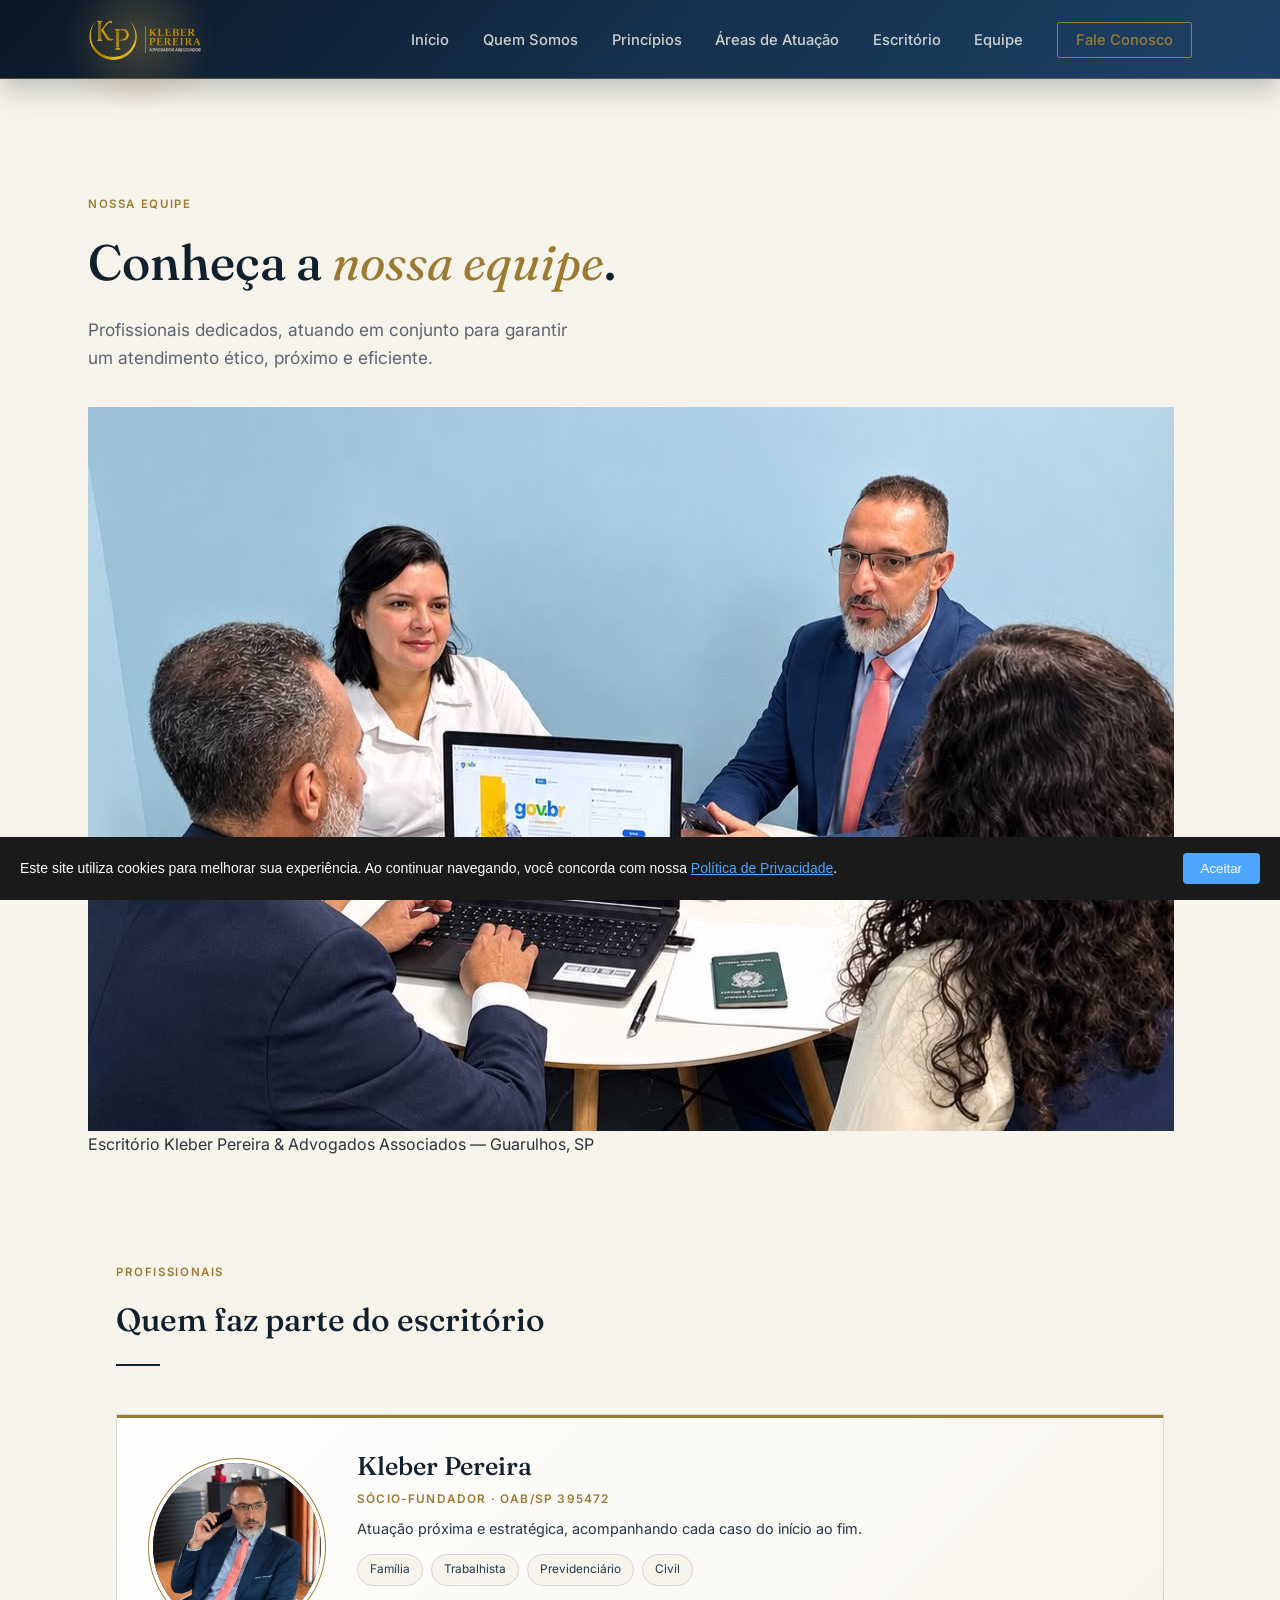
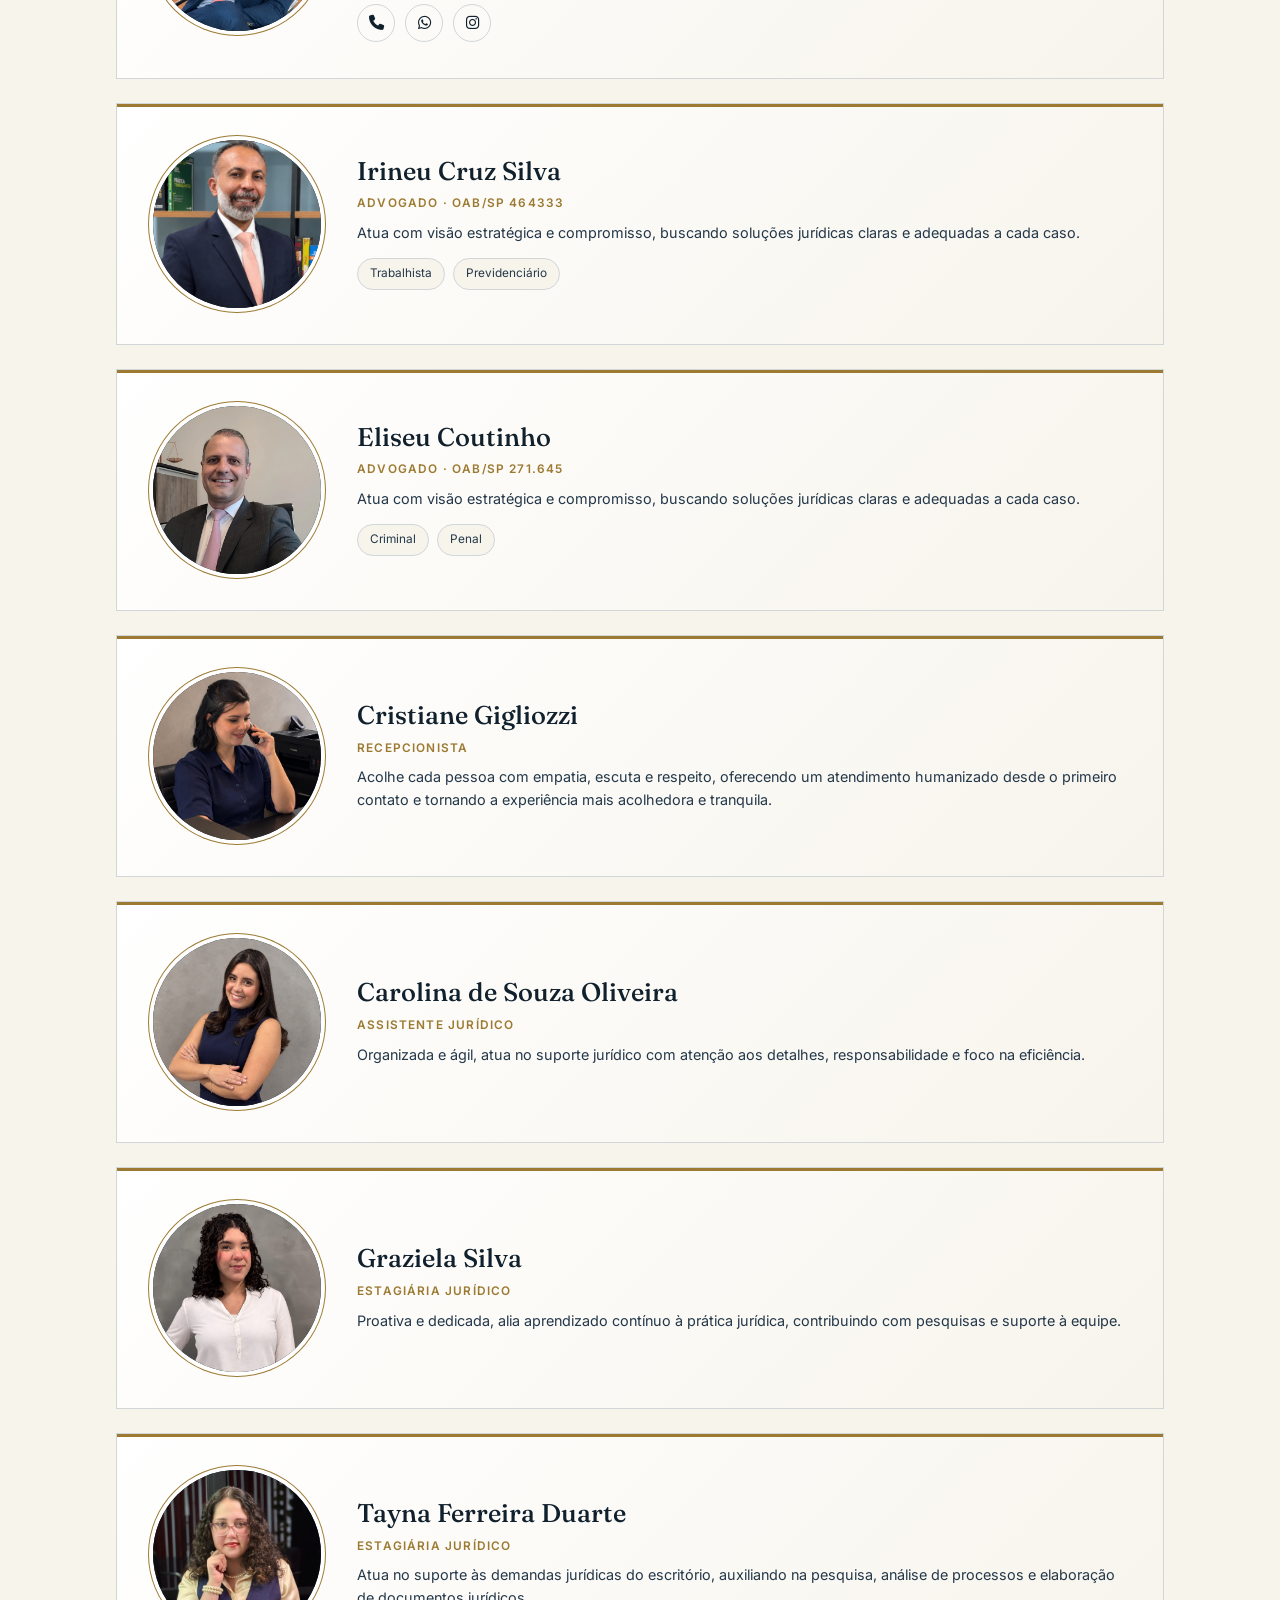
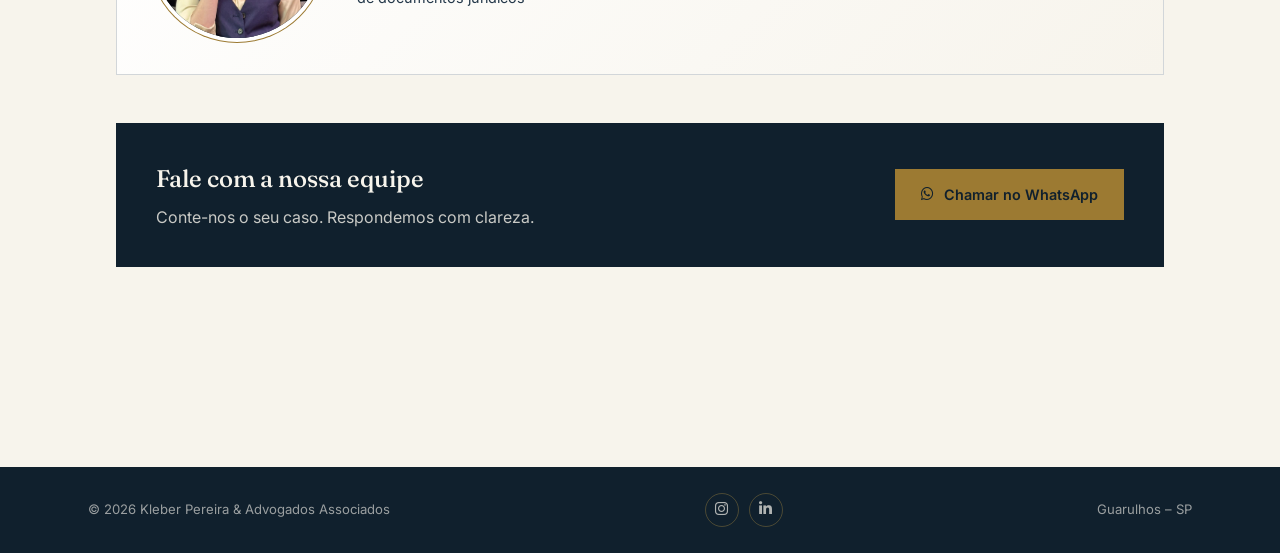
==== commit 321f9974: "img equipe tag fixed" ====
--- a/equipe.html
+++ b/equipe.html
@@ -47,13 +47,16 @@
       </div>
 
       <figure class="equipe-foto fade-in">
-        <img src="equipe.jpeg"
-             alt="Equipe do escritório Kleber Pereira & Advogados Associados"
-             loading="lazy">
-        <figcaption>Escritório Kleber Pereira &amp; Advogados Associados — Guarulhos, SP</figcaption>
-      </figure>
-    </div>
-  </section>
+    <img
+        src="equipe.jpeg"
+        alt="Equipe do escritório Kleber Pereira & Advogados Associados"
+        loading="lazy"
+    >
+
+    <figcaption>
+        Escritório Kleber Pereira &amp; Advogados Associados — Guarulhos, SP
+    </figcaption>
+</figure>
 
   <section id="equipe" class="areas equipe-section">
   <div class="container">
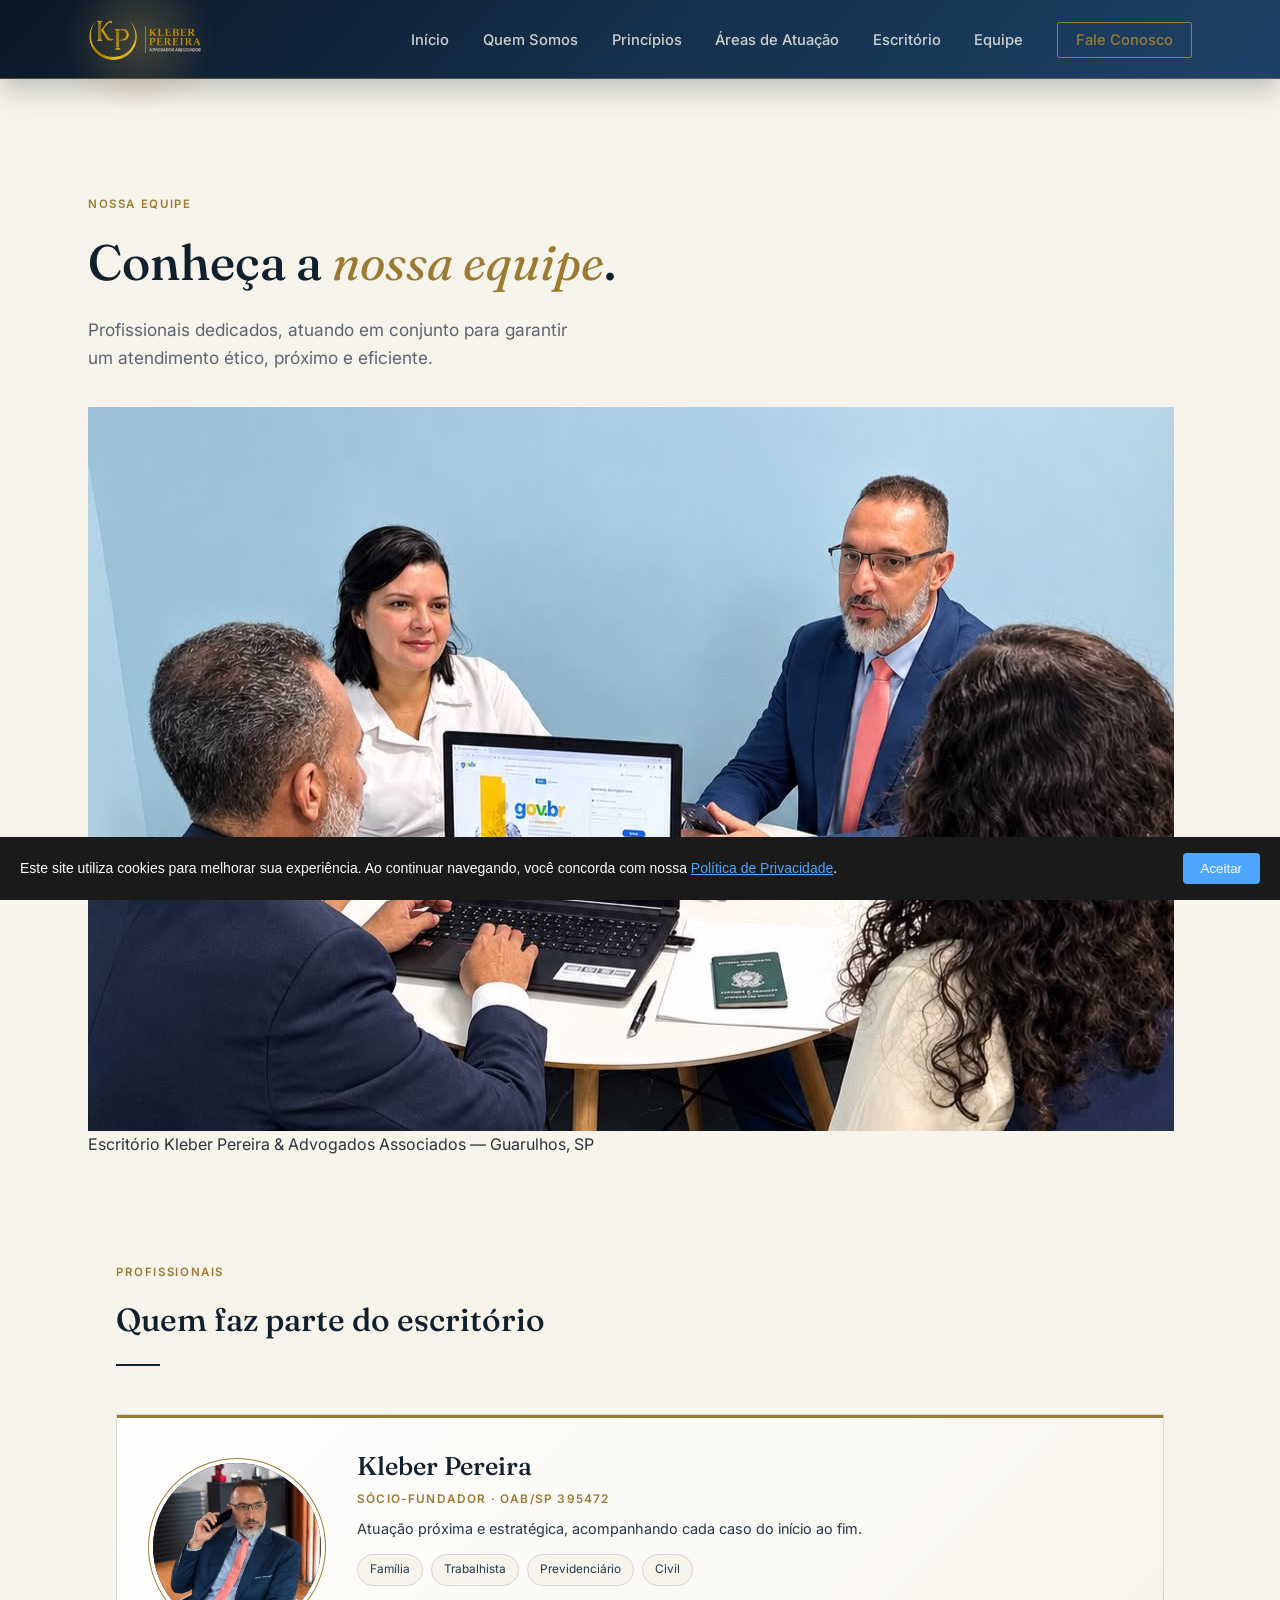
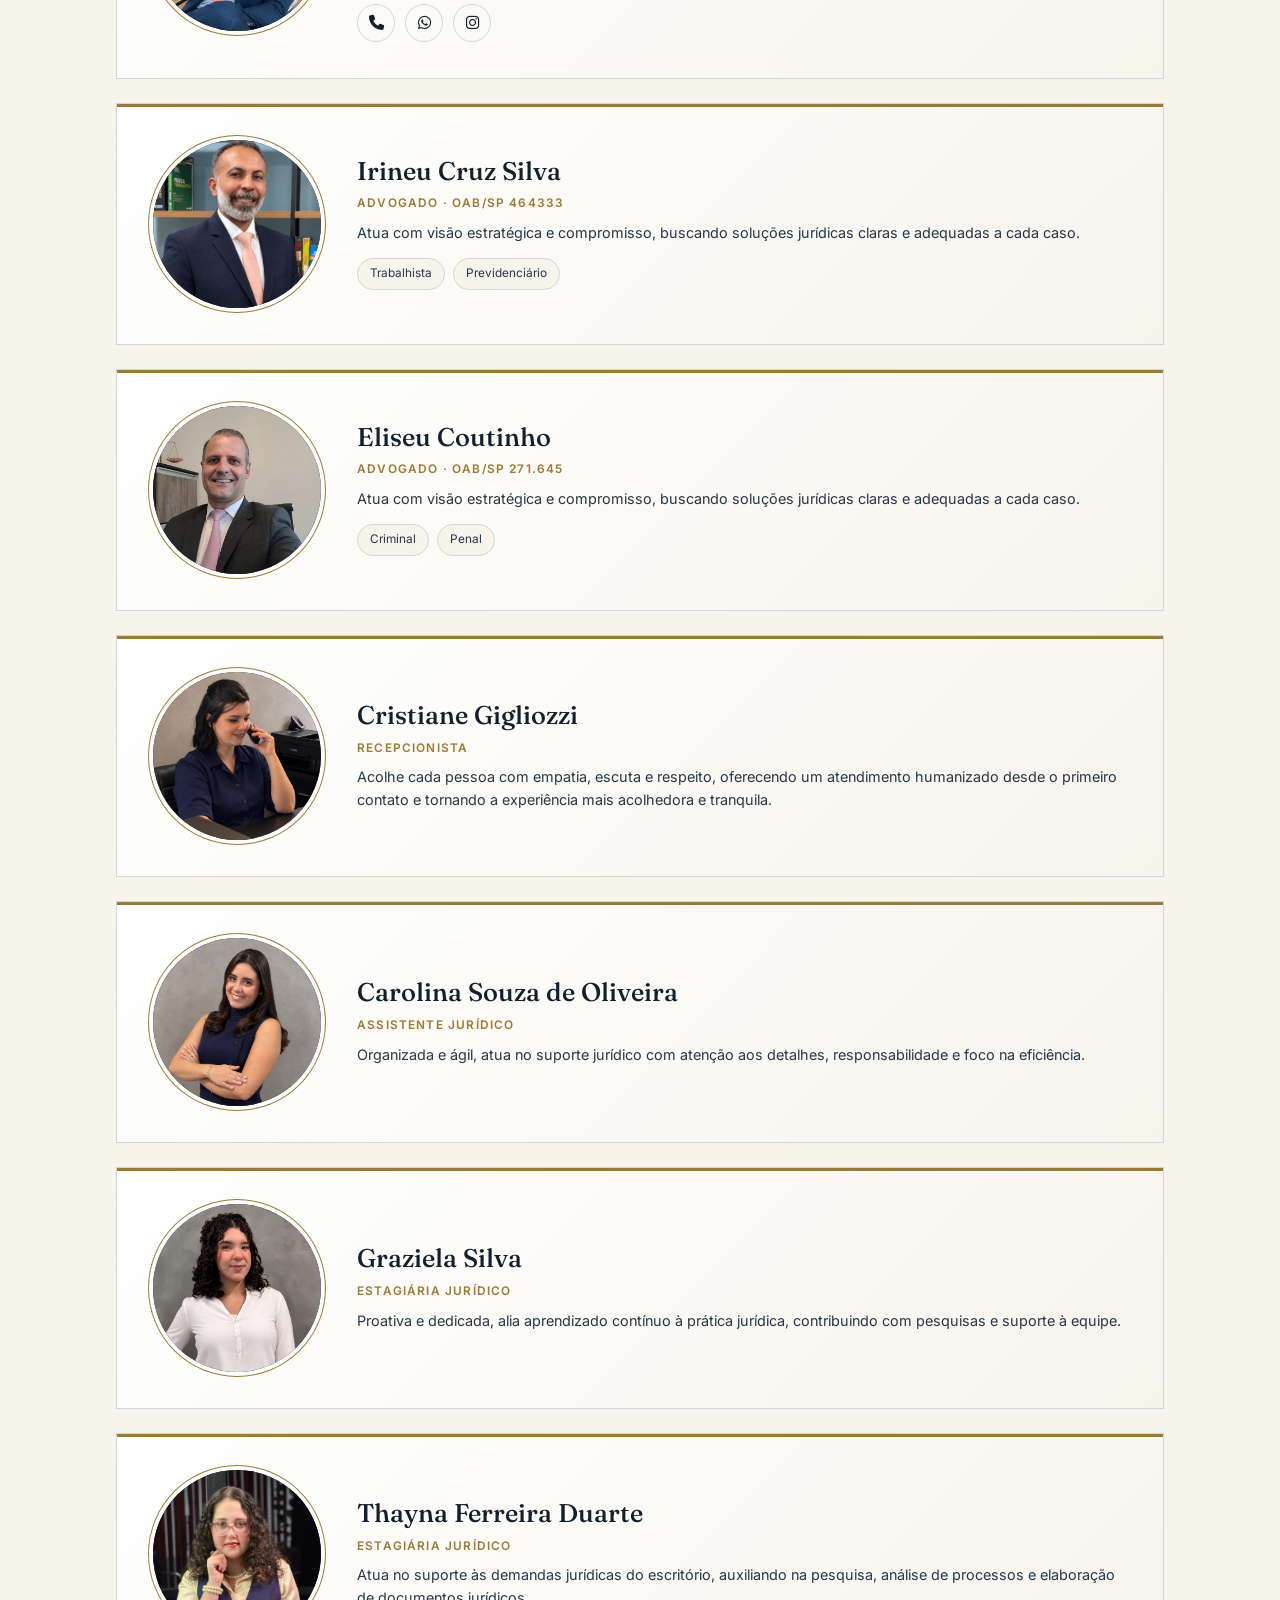
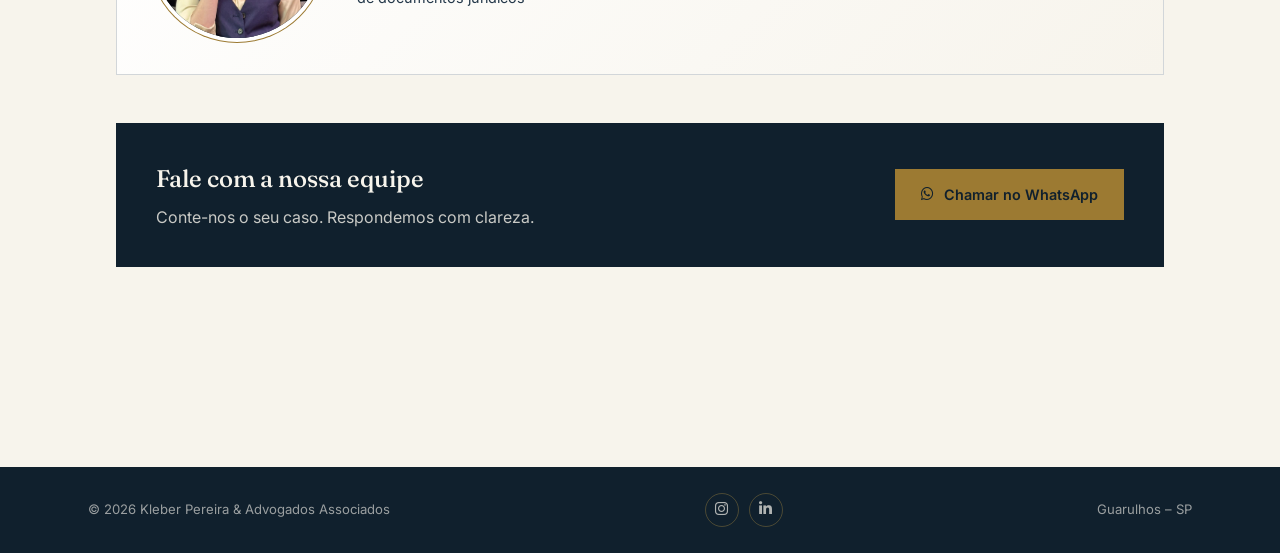
==== commit ba2750a1: "Atualizar o equipe.html" ====
--- a/equipe.html
+++ b/equipe.html
@@ -137,7 +137,7 @@
           <img src="Carolina.jpeg" alt="Carolina de Souza Oliveira" loading="lazy">
         </div>
         <div class="membro-info">
-          <h3>Carolina de Souza Oliveira</h3>
+          <h3>Carolina Souza de Oliveira</h3>
           <span class="membro-cargo">Assistente Jurídico</span>
           <p class="membro-desc">Organizada e ágil, atua no suporte jurídico com atenção aos detalhes, responsabilidade e foco na eficiência.</p>
         </div>
@@ -160,7 +160,7 @@
           <img src="Tayna.jpeg" alt="Tayna Ferreira Duarte" loading="lazy">
         </div>
         <div class="membro-info">
-          <h3>Tayna Ferreira Duarte</h3>
+          <h3>Thayna Ferreira Duarte</h3>
           <span class="membro-cargo">Estagiária Jurídico</span>
           <p class="membro-desc">Atua no suporte às demandas jurídicas do escritório, auxiliando na pesquisa, análise de processos e elaboração de documentos jurídicos</p>
         </div>
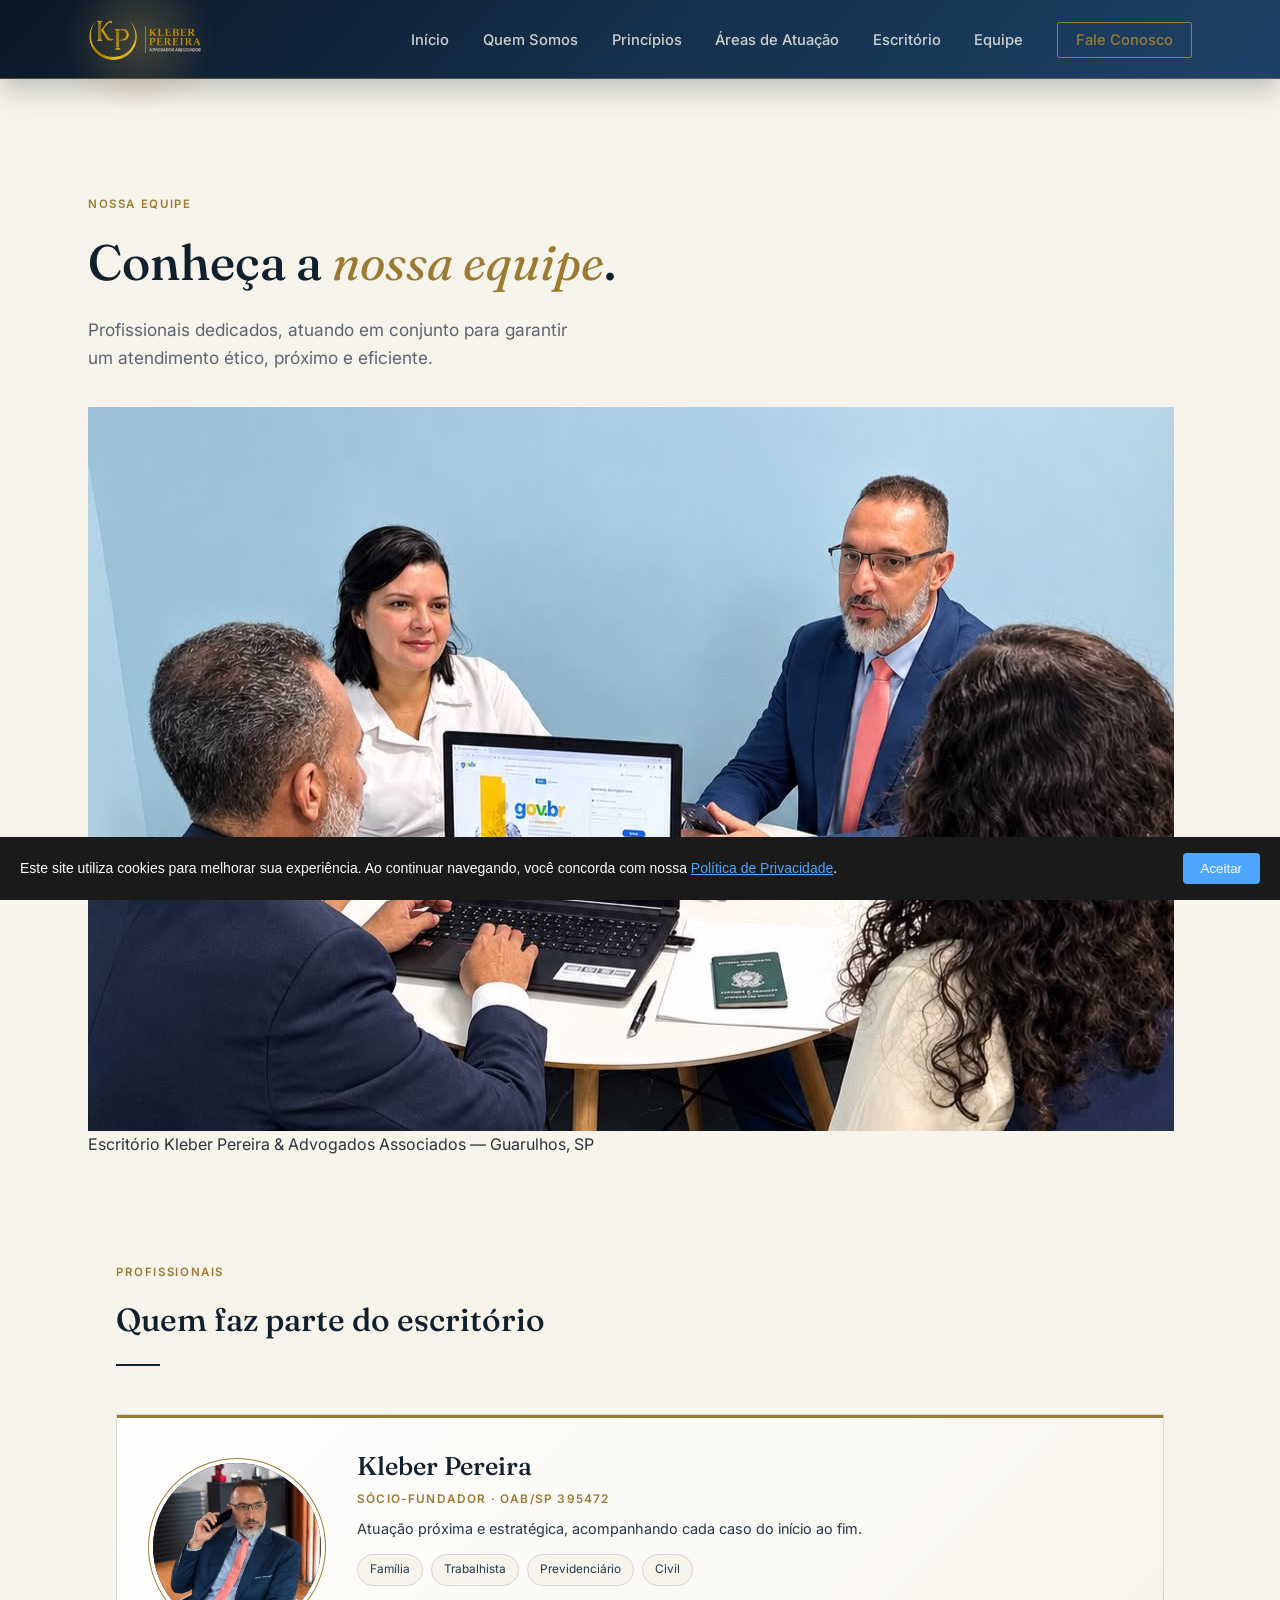
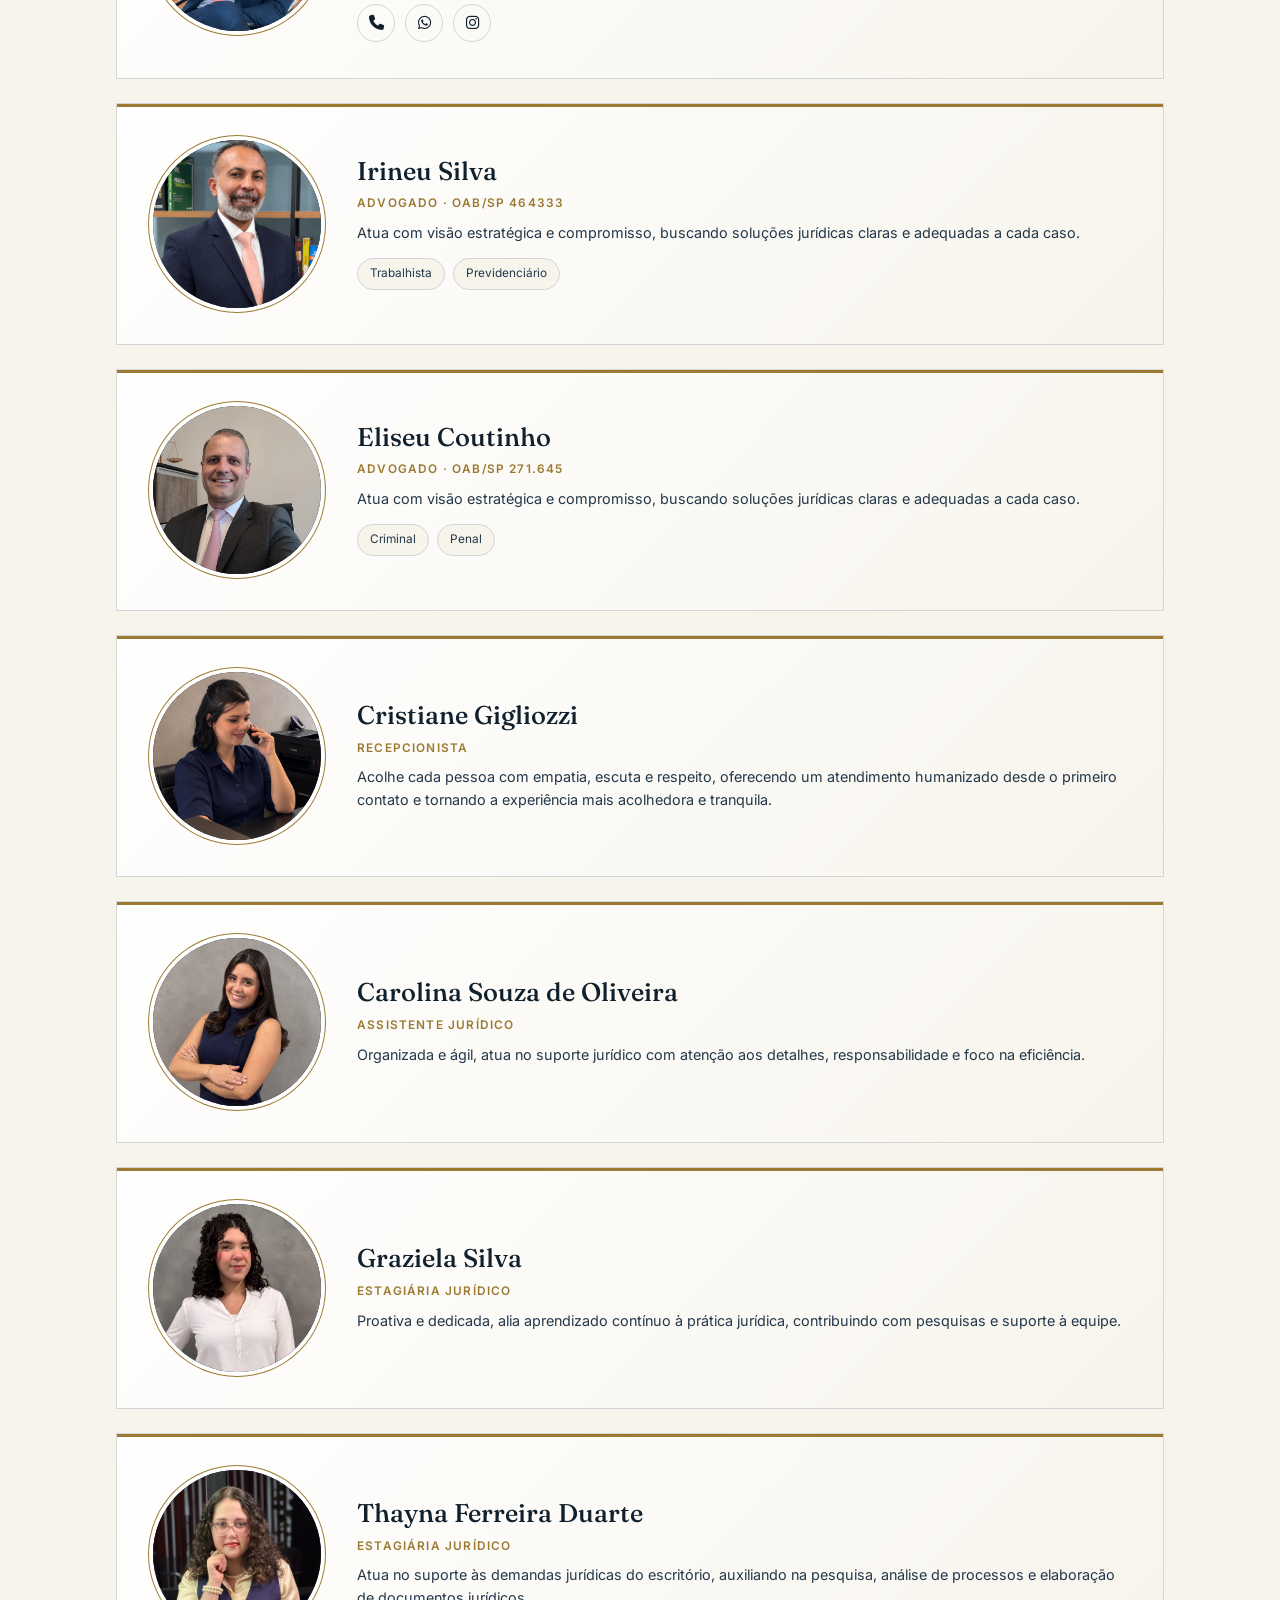
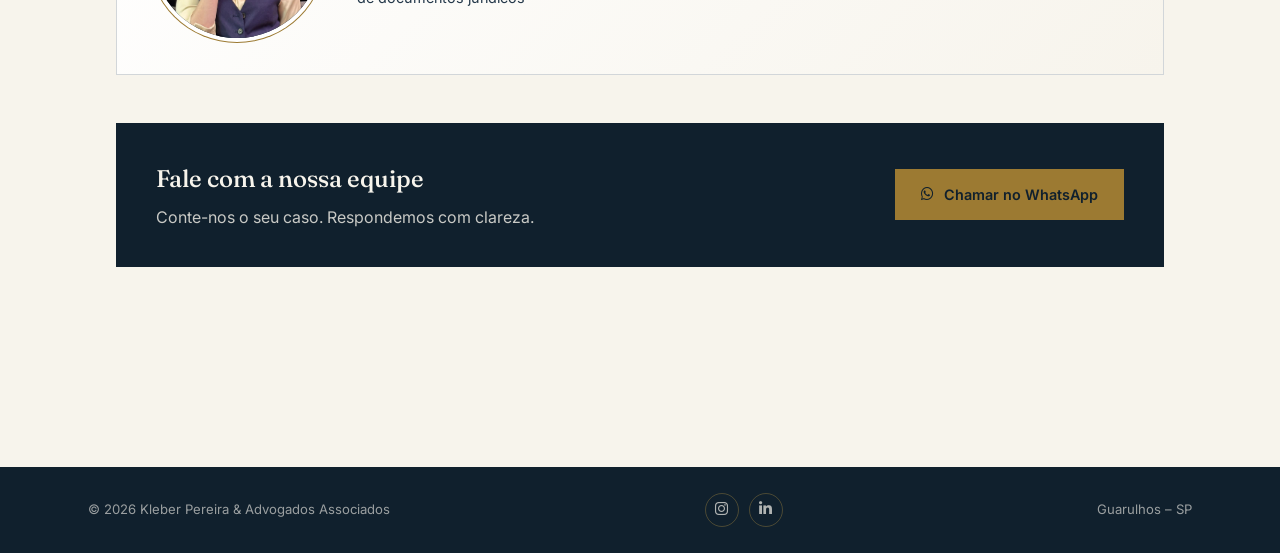
==== commit 6b3c5780: "Update name from 'Irineu Cruz Silva' to 'Irineu Silva'" ====
--- a/equipe.html
+++ b/equipe.html
@@ -95,7 +95,7 @@
           <img src="irineucruzadv.jpeg" alt="Irineu Cruz advogado" loading="lazy">
         </div>
         <div class="membro-info">
-          <h3>Irineu Cruz Silva</h3>
+          <h3>Irineu Silva</h3>
           <span class="membro-cargo">Advogado · OAB/SP 464333</span>
           <p class="membro-desc">Atua com visão estratégica e compromisso, buscando soluções jurídicas claras e adequadas a cada caso.</p>
           <ul class="membro-tags">
@@ -239,4 +239,4 @@
 });
 </script>
 </body>
-</html>+</html>
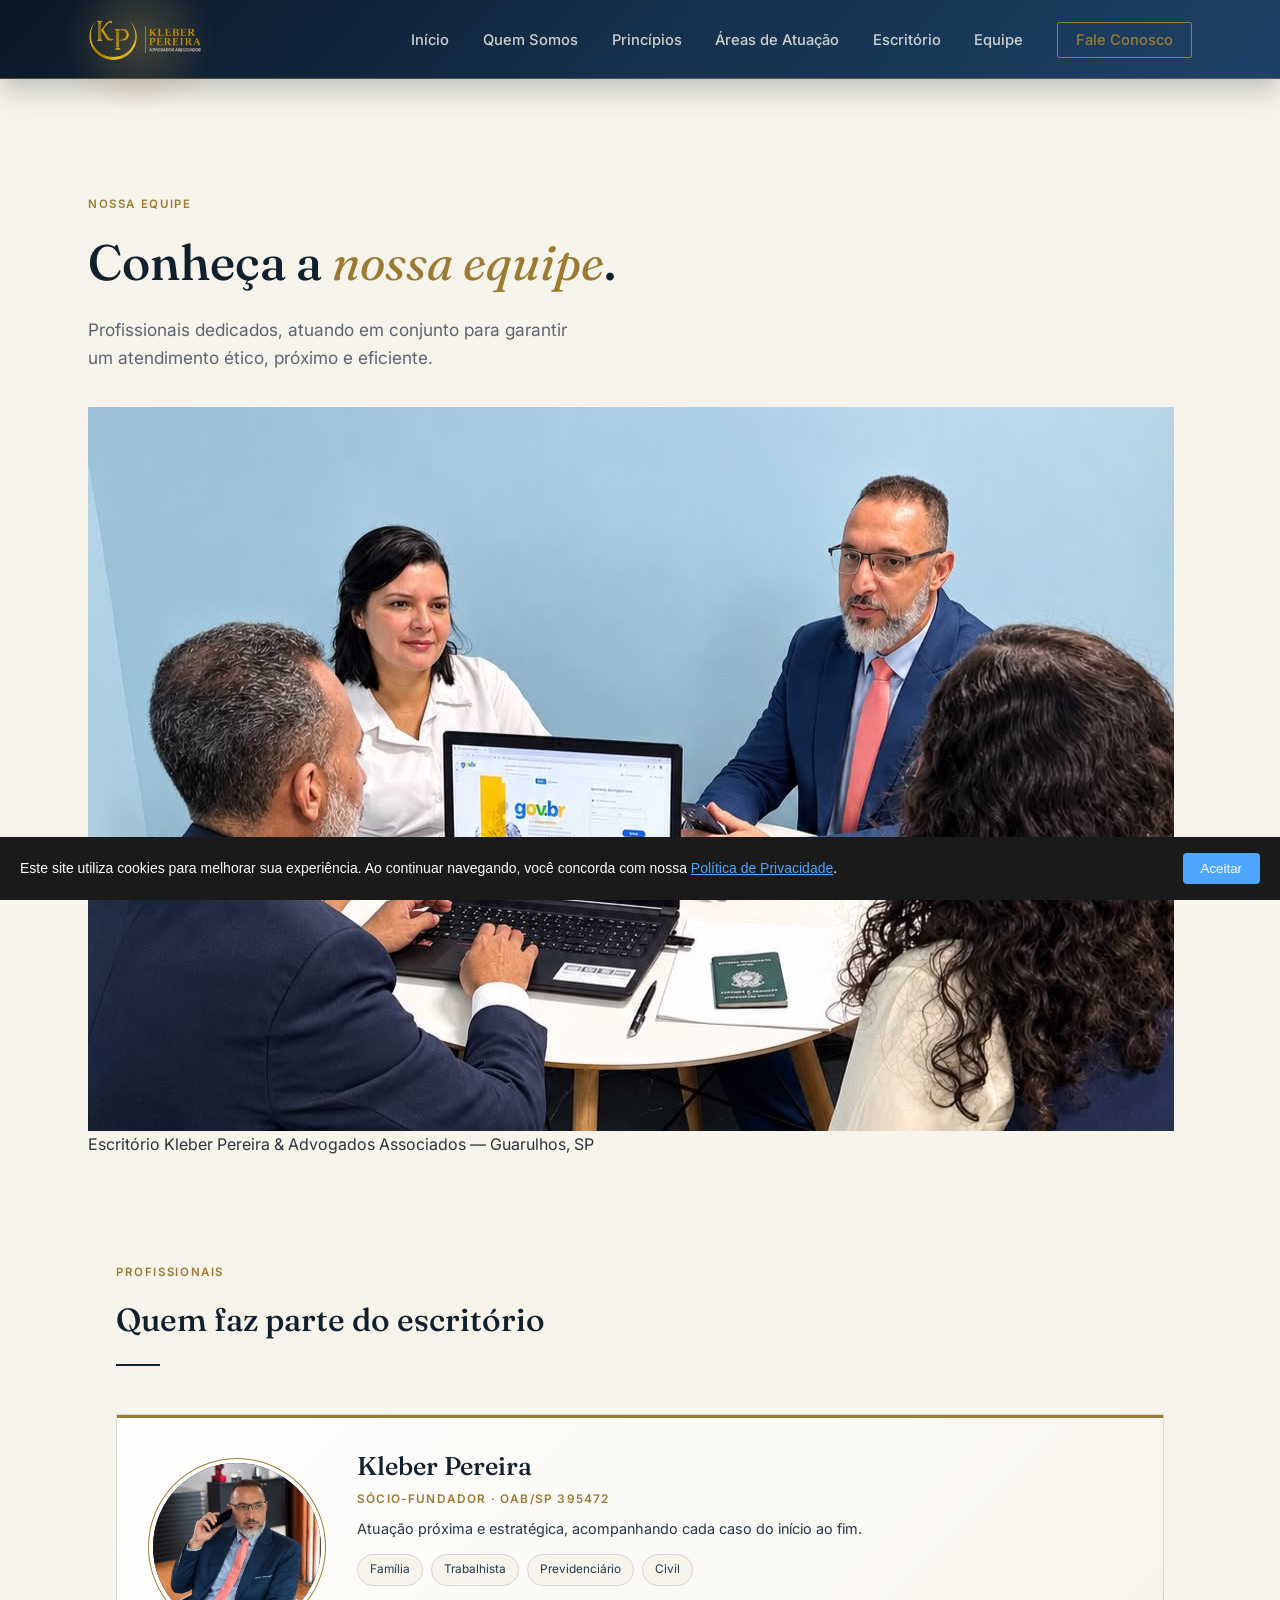
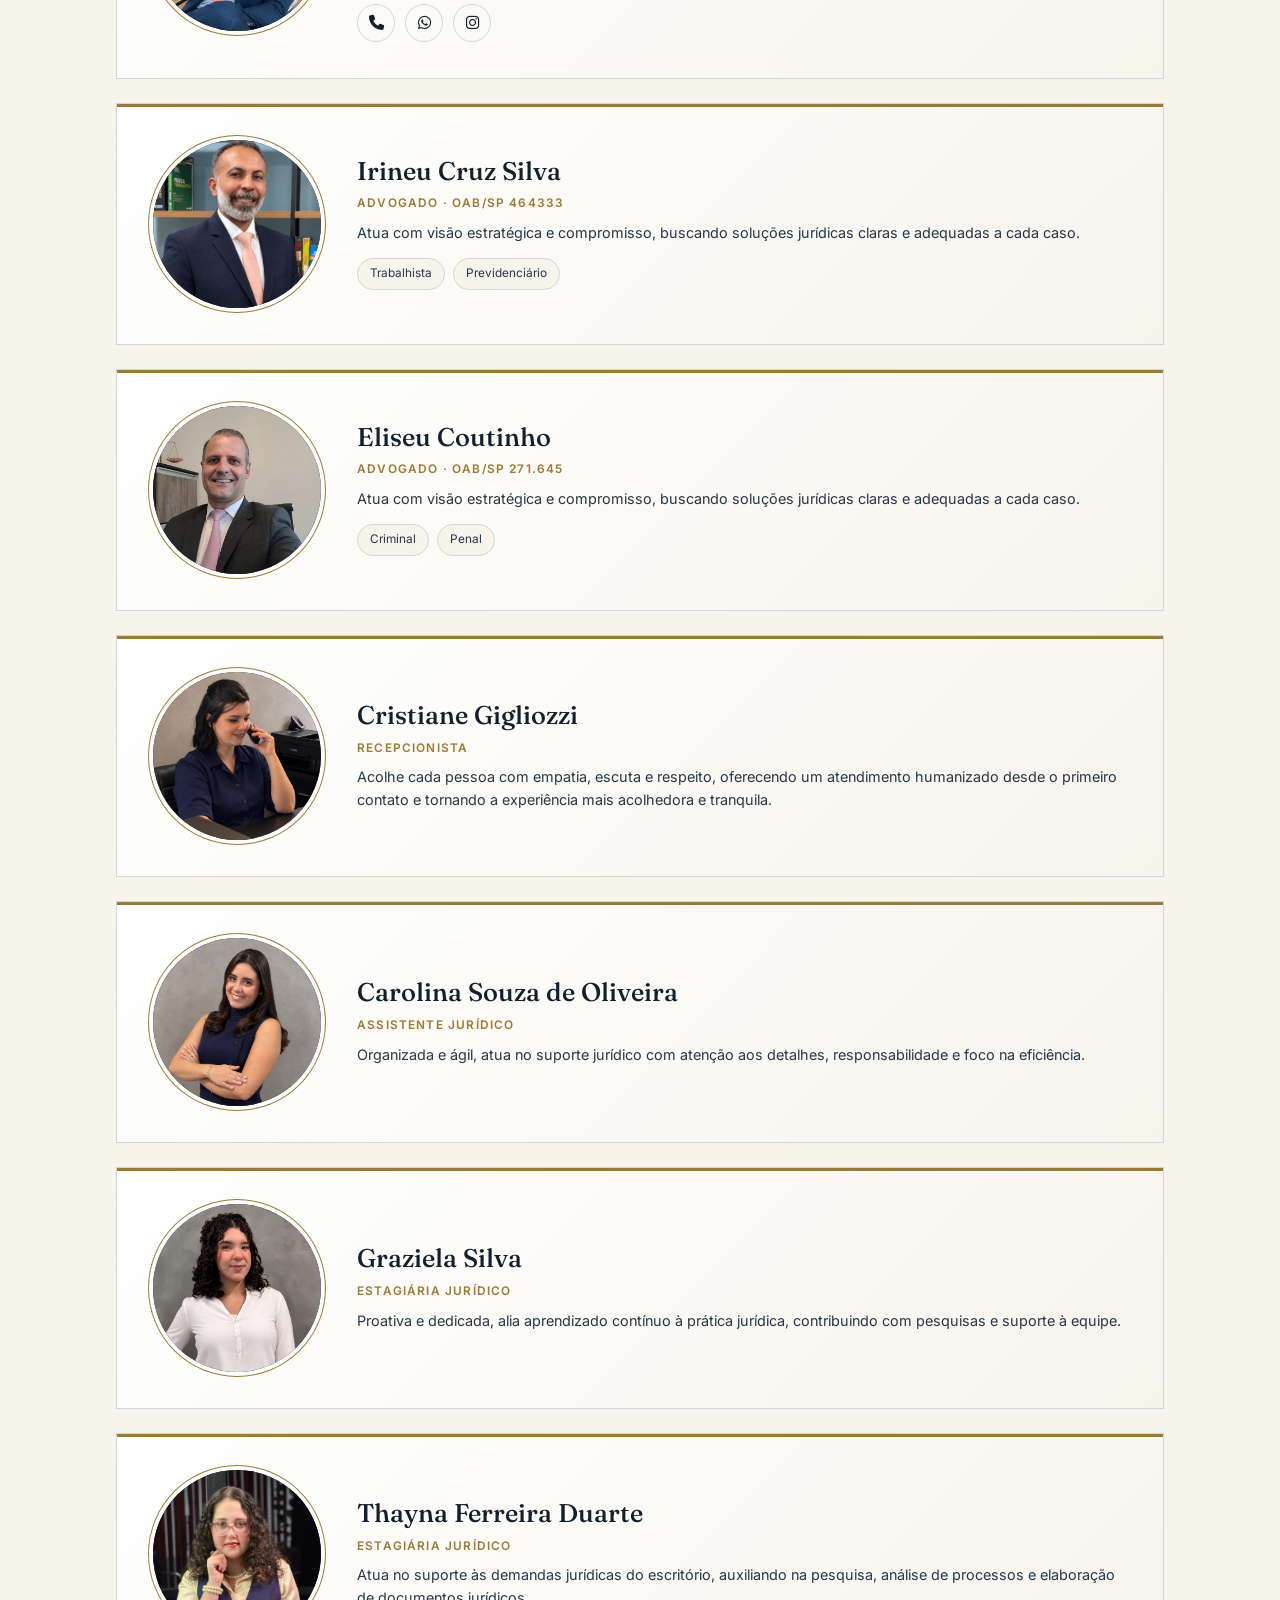
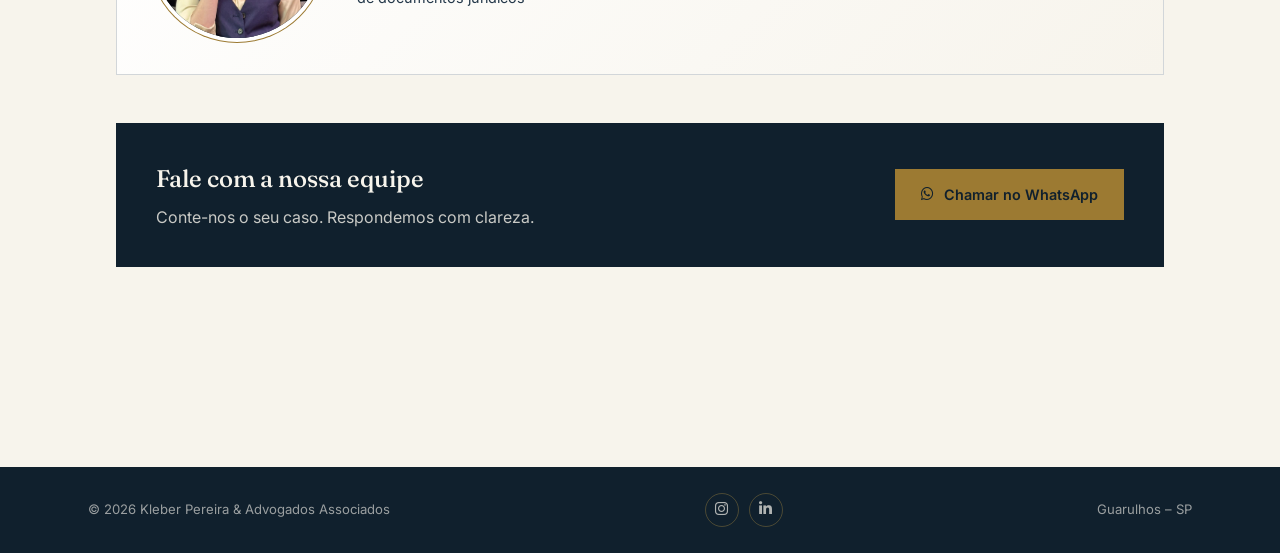
==== commit ad600933: "Update member name from 'Irineu Silva' to 'Irineu Cruz Silva'" ====
--- a/equipe.html
+++ b/equipe.html
@@ -95,7 +95,7 @@
           <img src="irineucruzadv.jpeg" alt="Irineu Cruz advogado" loading="lazy">
         </div>
         <div class="membro-info">
-          <h3>Irineu Silva</h3>
+          <h3>Irineu Cruz Silva</h3>
           <span class="membro-cargo">Advogado · OAB/SP 464333</span>
           <p class="membro-desc">Atua com visão estratégica e compromisso, buscando soluções jurídicas claras e adequadas a cada caso.</p>
           <ul class="membro-tags">
